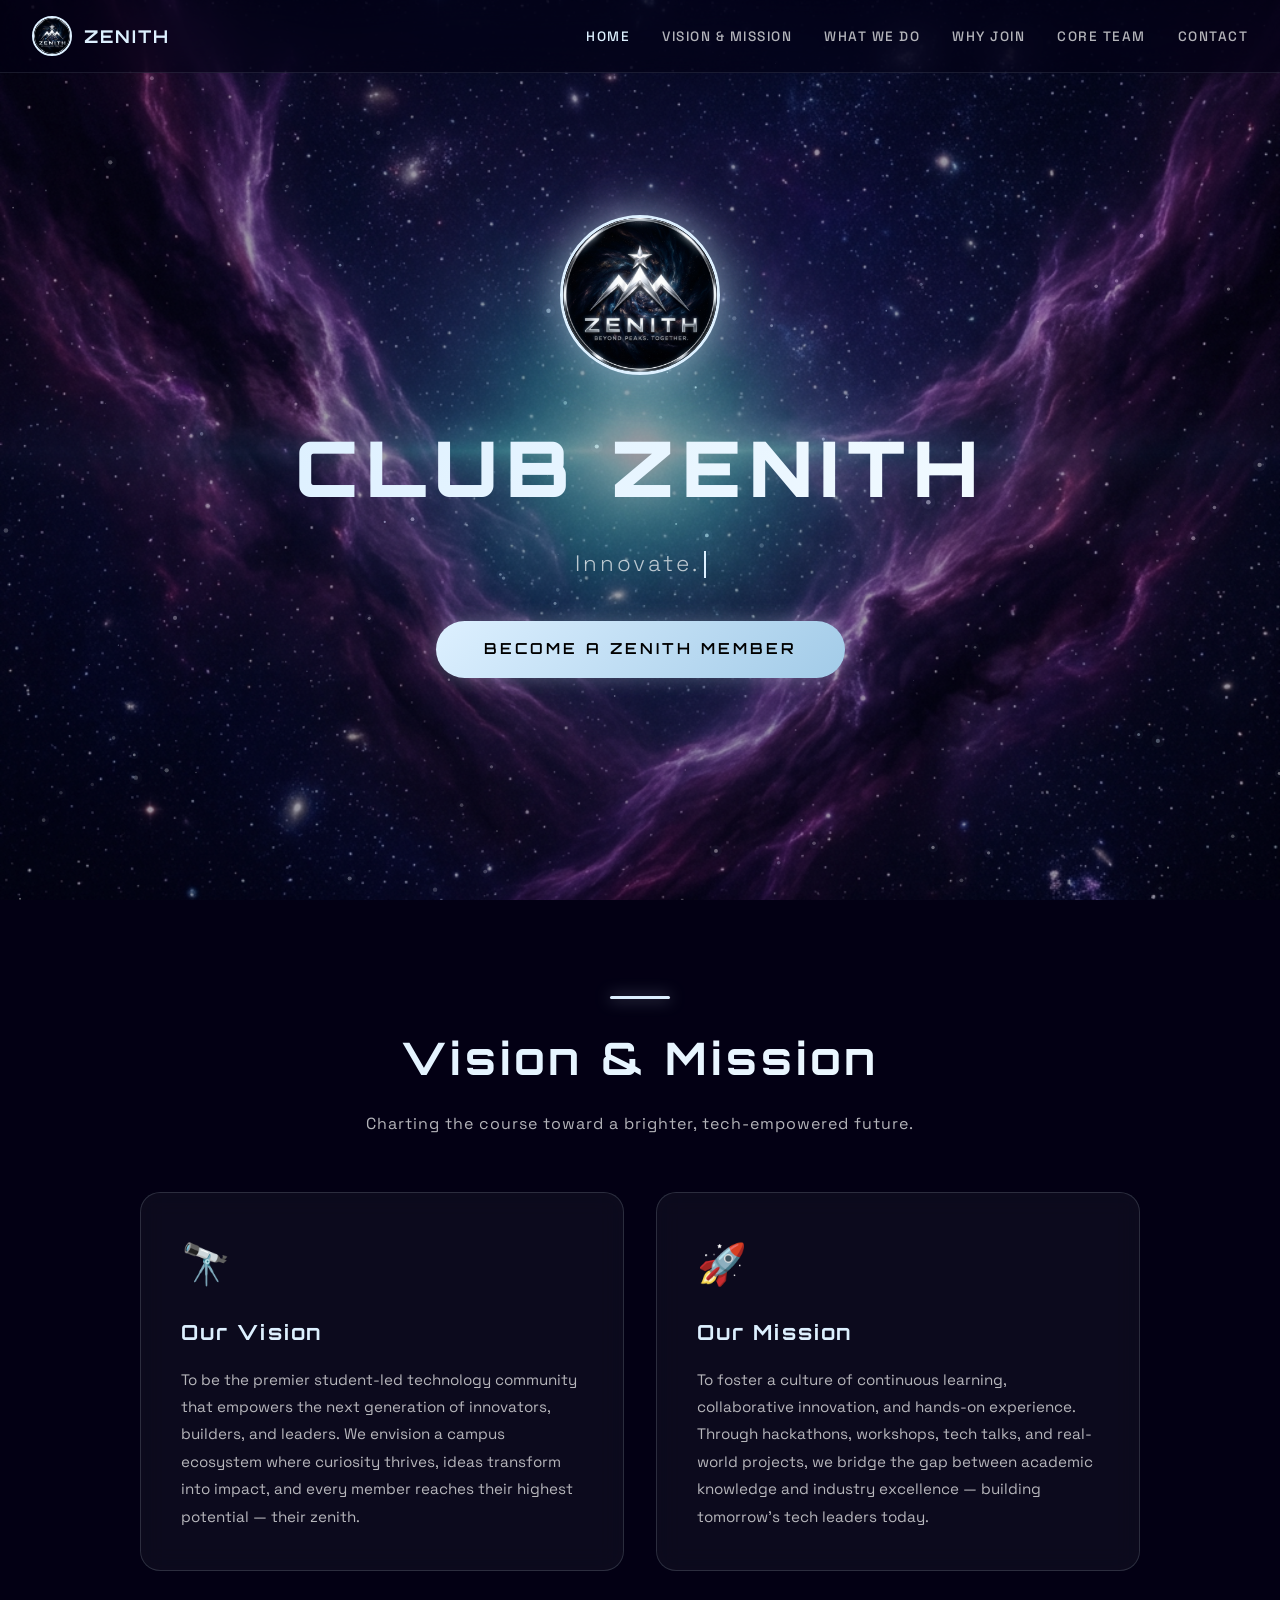
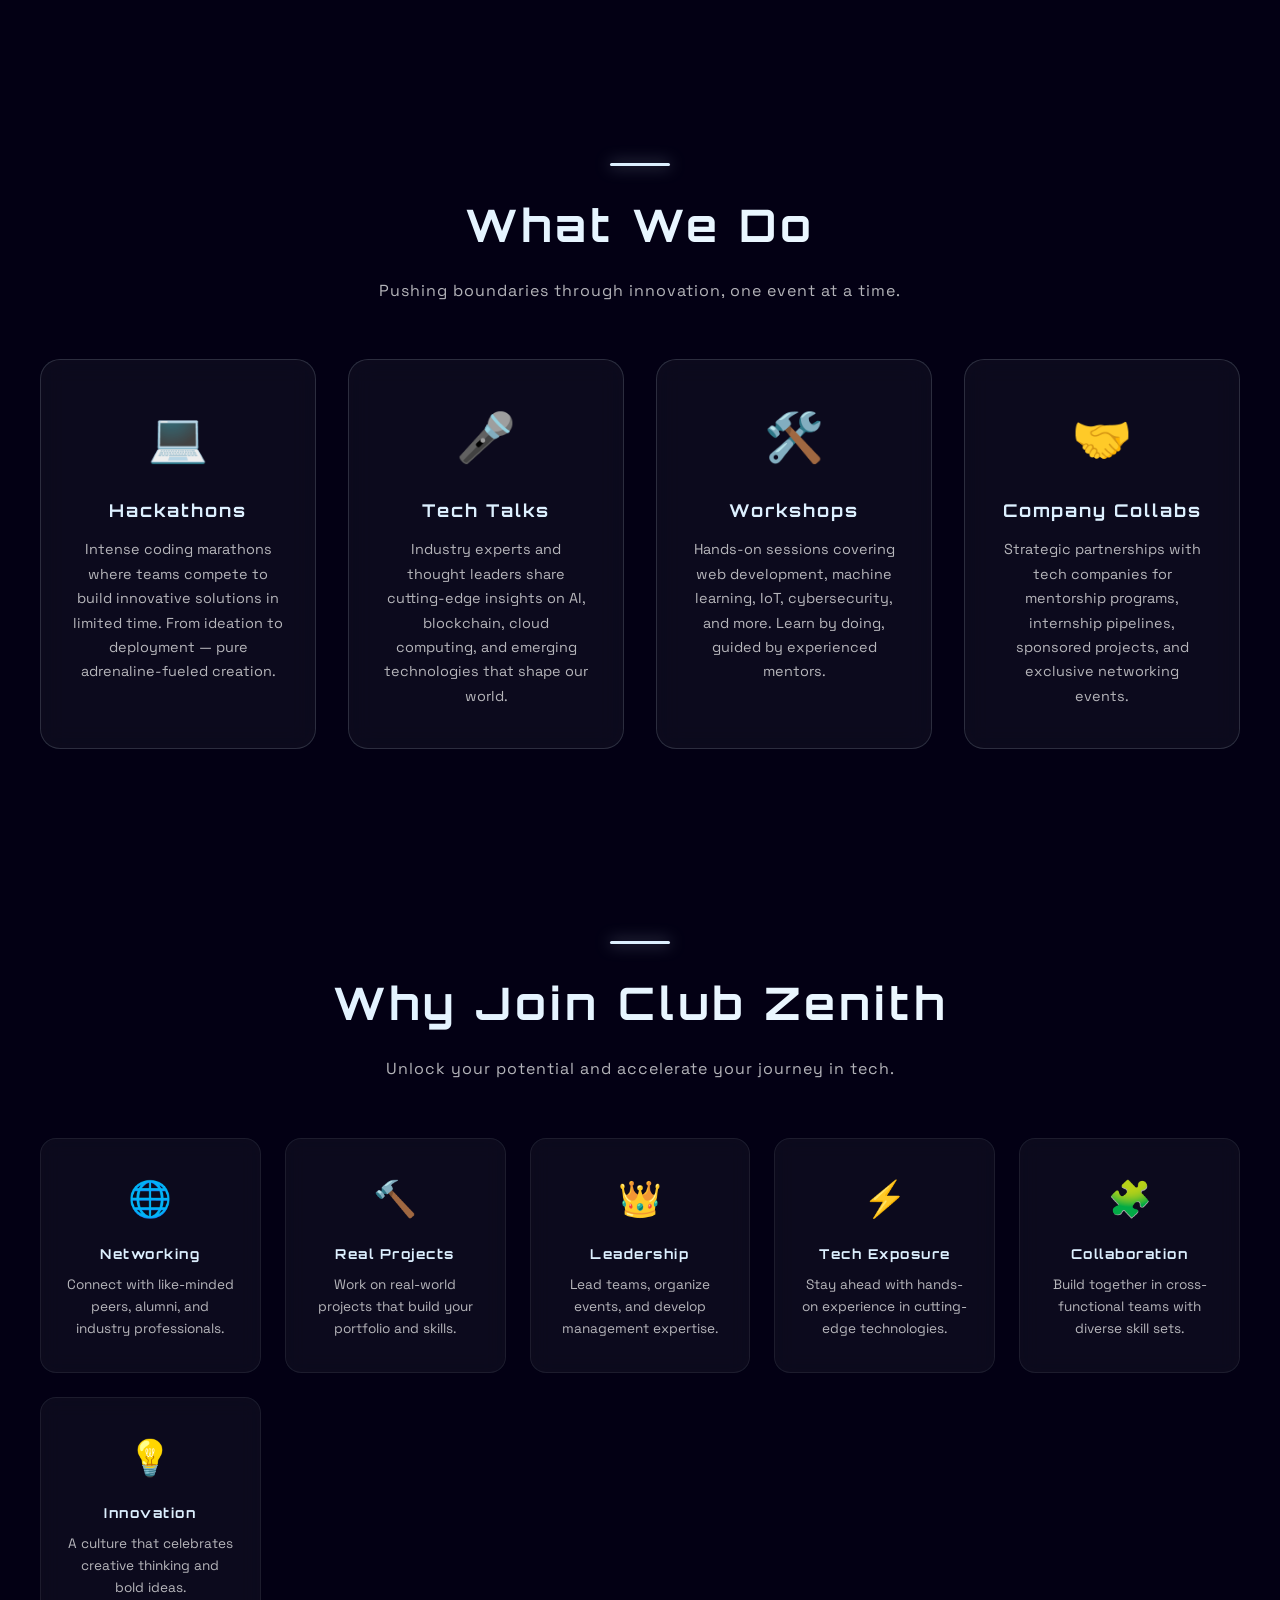
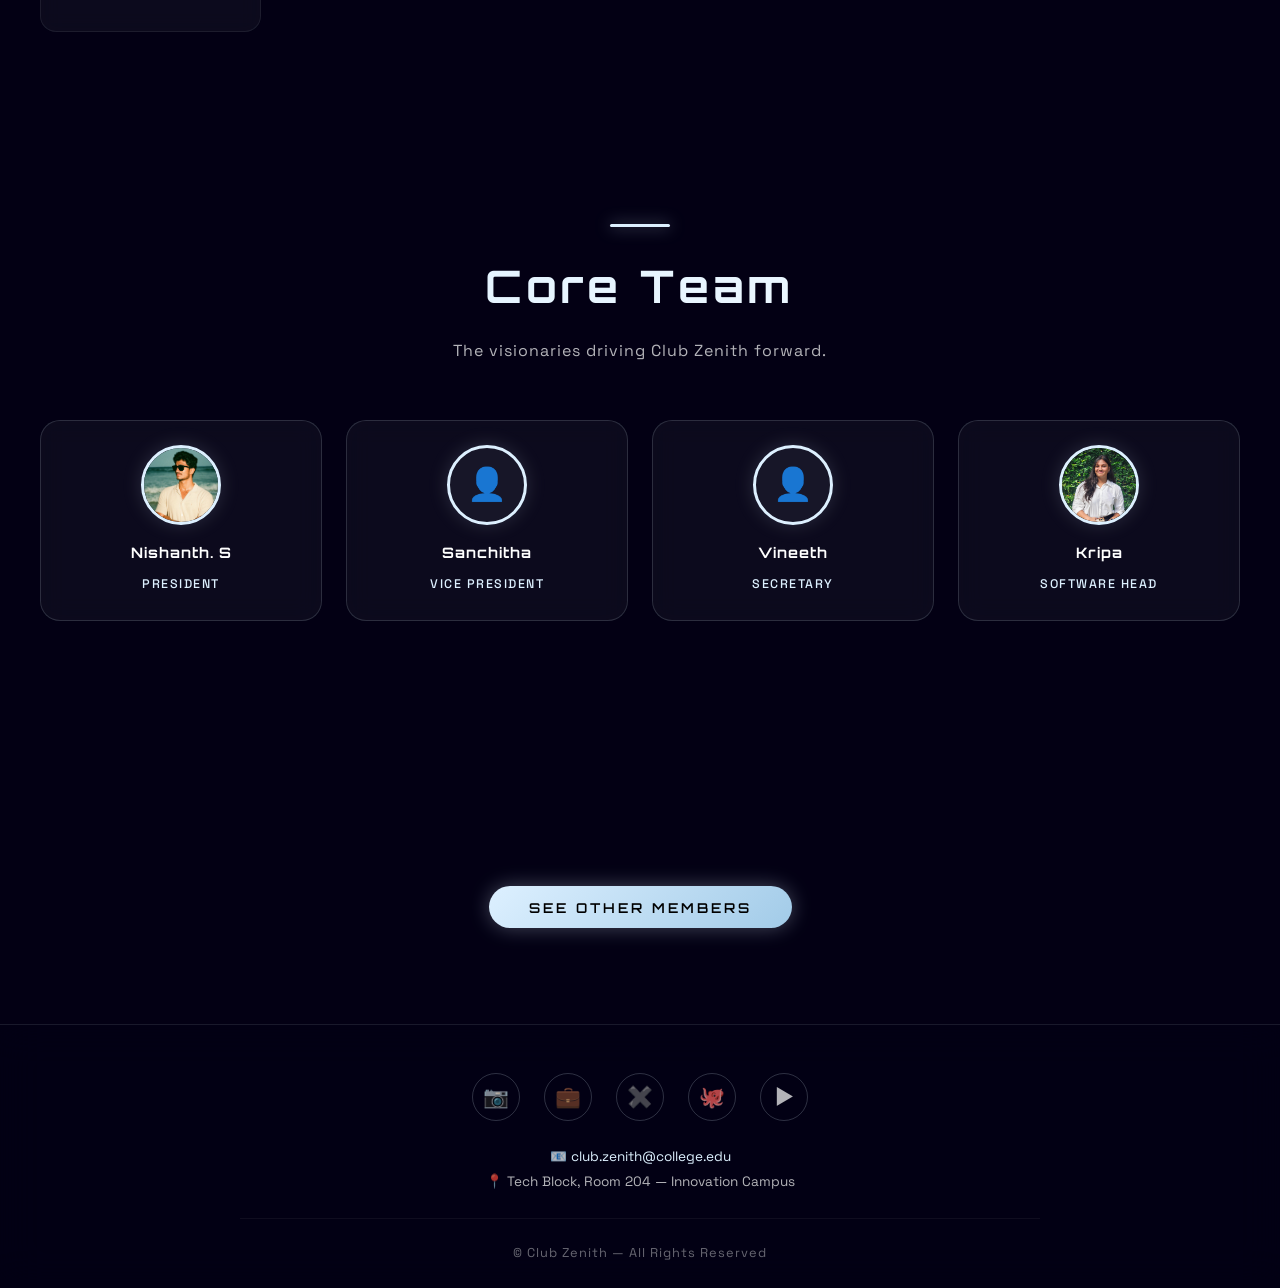
==== public/index.html @ 1246c879 "alter1" ====
<!DOCTYPE html>
<html lang="en">
<head>
  <meta charset="UTF-8" />
  <meta name="viewport" content="width=device-width, initial-scale=1.0" />
  <title>Club Zenith — Beyond Peaks. Together.</title>
  <meta name="description" content="Club Zenith is a premier college tech club driving innovation, leadership, and technology-driven growth. Join us to innovate, build, and lead the future." />
  <link rel="icon" href="logo.jpg" type="image/jpeg" />
  <link rel="stylesheet" href="styles.css" />
</head>
<body>

  <!-- Galaxy Canvas Background -->
  <canvas id="galaxy-canvas"></canvas>
  <div class="nebula-overlay"></div>

  <!-- ========== NAVIGATION ========== -->
  <nav class="navbar" id="navbar">
    <a href="#hero" class="nav-logo">
      <img src="logo.jpg" alt="Club Zenith Logo" />
      <span>ZENITH</span>
    </a>
    <ul class="nav-links" id="navLinks">
      <li><a href="#hero">Home</a></li>
      <li><a href="#vision">Vision &amp; Mission</a></li>
      <li><a href="#whatwedo">What We Do</a></li>
      <li><a href="#whyjoin">Why Join</a></li>
      <li><a href="#team">Core Team</a></li>
      <li><a href="#contact">Contact</a></li>
    </ul>
    <div class="hamburger" id="hamburger">
      <span></span><span></span><span></span>
    </div>
  </nav>

  <!-- ========== HERO SECTION ========== -->
  <section class="hero" id="hero">
    <img src="logo.jpg" alt="Club Zenith Logo" class="hero-logo" />
    <h1 class="hero-title">CLUB ZENITH</h1>
    <p class="hero-tagline" id="tagline"></p>
    <div class="hero-cta">
      <a href="https://docs.google.com/forms/d/e/1FAIpQLScdE2a-ydqSMMLEv5fiesSlp01MC68SHTnQk5CkAftH_ptD_A/viewform?usp=publish-editor" target="_blank" class="cta-btn" id="ctaBtn">Become a Zenith Member</a>
    </div>
  </section>

  <!-- ========== VISION & MISSION ========== -->
  <section id="vision">
    <div class="section-divider reveal"></div>
    <h2 class="section-title reveal">Vision &amp; Mission</h2>
    <p class="section-subtitle reveal">Charting the course toward a brighter, tech-empowered future.</p>

    <div class="vm-grid">
      <!-- Vision Card -->
      <div class="vm-card reveal">
        <div class="card-icon">🔭</div>
        <h3>Our Vision</h3>
        <p>To be the premier student-led technology community that empowers the next generation of innovators, builders, and leaders. We envision a campus ecosystem where curiosity thrives, ideas transform into impact, and every member reaches their highest potential — their zenith.</p>
      </div>
      <!-- Mission Card -->
      <div class="vm-card reveal">
        <div class="card-icon">🚀</div>
        <h3>Our Mission</h3>
        <p>To foster a culture of continuous learning, collaborative innovation, and hands-on experience. Through hackathons, workshops, tech talks, and real-world projects, we bridge the gap between academic knowledge and industry excellence — building tomorrow's tech leaders today.</p>
      </div>
    </div>
  </section>

  <!-- ========== WHAT WE DO ========== -->
  <section id="whatwedo">
    <div class="section-divider reveal"></div>
    <h2 class="section-title reveal">What We Do</h2>
    <p class="section-subtitle reveal">Pushing boundaries through innovation, one event at a time.</p>

    <div class="wwd-grid">
      <div class="wwd-card reveal">
        <span class="card-icon">💻</span>
        <h3>Hackathons</h3>
        <p>Intense coding marathons where teams compete to build innovative solutions in limited time. From ideation to deployment — pure adrenaline-fueled creation.</p>
      </div>
      <div class="wwd-card reveal">
        <span class="card-icon">🎤</span>
        <h3>Tech Talks</h3>
        <p>Industry experts and thought leaders share cutting-edge insights on AI, blockchain, cloud computing, and emerging technologies that shape our world.</p>
      </div>
      <div class="wwd-card reveal">
        <span class="card-icon">🛠️</span>
        <h3>Workshops</h3>
        <p>Hands-on sessions covering web development, machine learning, IoT, cybersecurity, and more. Learn by doing, guided by experienced mentors.</p>
      </div>
      <div class="wwd-card reveal">
        <span class="card-icon">🤝</span>
        <h3>Company Collabs</h3>
        <p>Strategic partnerships with tech companies for mentorship programs, internship pipelines, sponsored projects, and exclusive networking events.</p>
      </div>
    </div>
  </section>

  <!-- ========== WHY JOIN ========== -->
  <section id="whyjoin">
    <div class="section-divider reveal"></div>
    <h2 class="section-title reveal">Why Join Club Zenith</h2>
    <p class="section-subtitle reveal">Unlock your potential and accelerate your journey in tech.</p>

    <div class="why-grid">
      <div class="why-card reveal">
        <span class="icon">🌐</span>
        <h4>Networking</h4>
        <p>Connect with like-minded peers, alumni, and industry professionals.</p>
      </div>
      <div class="why-card reveal">
        <span class="icon">🔨</span>
        <h4>Real Projects</h4>
        <p>Work on real-world projects that build your portfolio and skills.</p>
      </div>
      <div class="why-card reveal">
        <span class="icon">👑</span>
        <h4>Leadership</h4>
        <p>Lead teams, organize events, and develop management expertise.</p>
      </div>
      <div class="why-card reveal">
        <span class="icon">⚡</span>
        <h4>Tech Exposure</h4>
        <p>Stay ahead with hands-on experience in cutting-edge technologies.</p>
      </div>
      <div class="why-card reveal">
        <span class="icon">🧩</span>
        <h4>Collaboration</h4>
        <p>Build together in cross-functional teams with diverse skill sets.</p>
      </div>
      <div class="why-card reveal">
        <span class="icon">💡</span>
        <h4>Innovation</h4>
        <p>A culture that celebrates creative thinking and bold ideas.</p>
      </div>
      <div class="why-card reveal">
        <span class="icon">🎯</span>
        <h4>Events Access</h4>
        <p>Exclusive access to workshops, seminars, and hackathons year-round.</p>
      </div>
    </div>
  </section>

  <!-- ========== CORE TEAM ========== -->
  <section id="team">
    <div class="section-divider reveal"></div>
    <h2 class="section-title reveal">Core Team</h2>
    <p class="section-subtitle reveal">The visionaries driving Club Zenith forward.</p>

    <div class="team-grid">
      <!-- Row 1: Top Leadership -->
      <div class="team-card reveal">
        <div class="team-avatar"><img src="../images/nishanth.png" alt="Nishanth. S" /></div>
        <h4>Nishanth. S</h4>
        <span class="role">President</span>
      </div>
      <div class="team-card reveal">
        <div class="team-avatar">👤</div>
        <h4>Sanchitha</h4>
        <span class="role">Vice President</span>
      </div>
      <div class="team-card reveal">
        <div class="team-avatar">👤</div>
        <h4>Vineeth</h4>
        <span class="role">Secretary</span>
      </div>
      <div class="team-card reveal">
        <div class="team-avatar"><img src="../images/kripa.jpeg" alt="Kripa" /></div>
        <h4>Kripa</h4>
        <span class="role">Software Head</span>
      </div>
      <!-- Row 2 -->
      <div class="team-card reveal">
        <div class="team-avatar"><img src="../images/sai_urs.png" alt="Sai Urs" /></div>
        <h4>Sai Urs</h4>
        <span class="role">Hardware Lead</span>
      </div>
      <div class="team-card reveal">
        <div class="team-avatar"><img src="../images/likhitha.jpeg" alt="Likitha" /></div>
        <h4>Likitha</h4>
        <span class="role">Software Lead</span>
      </div>
    </div> <!-- End top members -->

    <div class="see-more-wrapper" style="text-align: center; margin-top: 2.5rem;">
      <button class="cta-btn" id="seeMoreBtn" style="padding: 0.8rem 2.5rem; font-size: 0.85rem;">See Other Members</button>
    </div>

    <div class="team-grid" id="otherMembersGrid" style="display: none; margin-top: 2.5rem;">
      <div class="team-card reveal">
        <div class="team-avatar">👤</div>
        <h4>Shree Lakshmi</h4>
        <span class="role">Treasurer</span>
      </div>
      <div class="team-card reveal">
        <div class="team-avatar">👤</div>
        <h4>Suhas</h4>
        <span class="role">Social Media Lead</span>
      </div>
      <div class="team-card reveal">
        <div class="team-avatar">👤</div>
        <h4>Dhruvitha</h4>
        <span class="role">Event Mgmt Lead</span>
      </div>
      <!-- Row 3 -->
      <div class="team-card reveal">
        <div class="team-avatar"><img src="../images/varshita.jpeg" alt="Varshitha Shetty" /></div>
        <h4>Varshitha Shetty</h4>
        <span class="role">Communication Head</span>
      </div>
      <div class="team-card reveal">
        <div class="team-avatar">👤</div>
        <h4>Thanya M</h4>
        <span class="role">Event Management</span>
      </div>
      <div class="team-card reveal">
        <div class="team-avatar">👤</div>
        <h4>Yashwanth Ganesh</h4>
        <span class="role">Project Lead</span>
      </div>
      <div class="team-card reveal">
        <div class="team-avatar">👤</div>
        <h4>Shilpa</h4>
        <span class="role">Project Coordinator</span>
      </div>
      <!-- Row 4 -->
      <div class="team-card reveal">
        <div class="team-avatar"><img src="../images/mohit.jpeg" alt="Mohith Ashwin" /></div>
        <h4>Mohith Ashwin</h4>
        <span class="role">Technical Lead</span>
      </div>

      <div class="team-card reveal">
        <div class="team-avatar">👤</div>
        <h4>Ninaad</h4>
        <span class="role">Outreach Lead</span>
      </div>
      <div class="team-card reveal">
        <div class="team-avatar">👤</div>
        <h4>Sai Gagan</h4>
        <span class="role">Marketing Lead</span>
      </div>
      <!-- Row 5 -->
      <div class="team-card reveal">
        <div class="team-avatar"><img src="../images/prajwal.jpeg" alt="Prajwal Gowda" /></div>
        <h4>Prajwal Gowda</h4>
        <span class="role">Logistics Head</span>
      </div>
      <div class="team-card reveal">
        <div class="team-avatar">👤</div>
        <h4>Rohan Anil</h4>
        <span class="role">Event Mgmt Coord.</span>
      </div>
      <div class="team-card reveal">
        <div class="team-avatar">👤</div>
        <h4>Appu</h4>
        <span class="role">Event Mgmt Coord.</span>
      </div>
      <div class="team-card reveal">
        <div class="team-avatar">👤</div>
        <h4>Poorvika</h4>
        <span class="role">Technical Coord.</span>
      </div>
      <!-- Row 6 -->
      <div class="team-card reveal">
        <div class="team-avatar"><img src="../images/thejaswi.png" alt="Thejaswi" /></div>
        <h4>Thejaswi</h4>
        <span class="role">Documentation Head</span>
      </div>
    </div>
  </section>

  <!-- ========== FOOTER / CONTACT ========== -->
  <footer class="footer" id="contact">
    <div class="footer-content">
      <div class="social-links">
        <a href="#" aria-label="Instagram" title="Instagram">📷</a>
        <a href="#" aria-label="LinkedIn" title="LinkedIn">💼</a>
        <a href="#" aria-label="Twitter / X" title="Twitter / X">✖️</a>
        <a href="#" aria-label="GitHub" title="GitHub">🐙</a>
        <a href="#" aria-label="YouTube" title="YouTube">▶️</a>
      </div>
      <div class="footer-contact">
        <p>📧 <a href="mailto:club.zenith@college.edu">club.zenith@college.edu</a></p>
        <p>📍 Tech Block, Room 204 — Innovation Campus</p>
      </div>
      <div class="footer-bottom">
        &copy; Club Zenith — All Rights Reserved
      </div>
    </div>
  </footer>

  <script src="script.js"></script>
  
</body>
</html>
---- public/styles.css ----
/* ============================================
   Club Zenith — Cosmic Galaxy Theme Stylesheet
   ============================================ */

/* ---------- Google Fonts ---------- */
@import url('https://fonts.googleapis.com/css2?family=Orbitron:wght@400;500;600;700;800;900&family=Inter:wght@300;400;500;600;700&family=Space+Grotesk:wght@300;400;500;600;700&display=swap');

/* ---------- CSS Variables ---------- */
:root {
  --accent: #DDF0FF;
  --accent-dark: #A2CBE8;
  --accent-light: #F2FAFF;
  --black: #000000;
  --bg-primary: #030014;
  --bg-secondary: #0a0a2e;
  --bg-card: rgba(15, 15, 45, 0.6);
  --navy: #0b0b3b;
  --purple-deep: #1a0533;
  --purple-accent: #7b2ff7;
  --text-primary: #ffffff;
  --text-secondary: rgba(255, 255, 255, 0.7);
  --glass-bg: rgba(255, 255, 255, 0.04);
  --glass-border: rgba(221, 240, 255, 0.15);
  --glow-accent: 0 0 20px rgba(221, 240, 255, 0.3);
  --glow-accent-strong: 0 0 40px rgba(221, 240, 255, 0.5), 0 0 80px rgba(221, 240, 255, 0.2);
  --transition: all 0.4s cubic-bezier(0.25, 0.46, 0.45, 0.94);
  --font-display: 'Orbitron', sans-serif;
  --font-body: 'Space Grotesk', 'Inter', sans-serif;
}

/* ---------- Reset & Base ---------- */
*, *::before, *::after { margin: 0; padding: 0; box-sizing: border-box; }

html {
  scroll-behavior: smooth;
  overflow-x: hidden;
  scrollbar-width: thin;
  scrollbar-color: var(--accent-dark) var(--bg-primary);
}

body {
  font-family: var(--font-body);
  background: var(--bg-primary);
  color: var(--text-primary);
  overflow-x: hidden;
  line-height: 1.6;
}

::-webkit-scrollbar { width: 6px; }
::-webkit-scrollbar-track { background: var(--bg-primary); }
::-webkit-scrollbar-thumb { background: var(--accent-dark); border-radius: 3px; }

/* ---------- Canvas Background ---------- */
#galaxy-canvas {
  position: fixed;
  top: 0; left: 0;
  width: 100%; height: 100%;
  z-index: 0;
  pointer-events: none;
}

/* ---------- Nebula Overlay ---------- */
.nebula-overlay {
  position: fixed;
  top: 0; left: 0;
  width: 100%; height: 100%;
  z-index: 0;
  pointer-events: none;
  background: url('bg-galaxy.png') no-repeat center center;
  background-size: cover;
  opacity: 0.6; /* Adjust opacity as needed to blend with stars */
}

/* ---------- Navigation ---------- */
.navbar {
  position: fixed;
  top: 0; left: 0; right: 0;
  z-index: 1000;
  padding: 1rem 2rem;
  display: flex;
  align-items: center;
  justify-content: space-between;
  background: rgba(3, 0, 20, 0.6);
  backdrop-filter: blur(20px);
  -webkit-backdrop-filter: blur(20px);
  border-bottom: 1px solid rgba(221, 240, 255, 0.1);
  transition: var(--transition);
}

.navbar.scrolled {
  background: rgba(3, 0, 20, 0.9);
  padding: 0.6rem 2rem;
  box-shadow: 0 4px 30px rgba(0, 0, 0, 0.5);
}

.nav-logo {
  display: flex;
  align-items: center;
  gap: 0.75rem;
  text-decoration: none;
}

.nav-logo img {
  width: 40px;
  height: 40px;
  border-radius: 50%;
  border: 2px solid var(--accent);
}

.nav-logo span {
  font-family: var(--font-display);
  font-size: 1.1rem;
  font-weight: 700;
  color: var(--accent);
  letter-spacing: 2px;
}

.nav-links {
  display: flex;
  list-style: none;
  gap: 2rem;
  align-items: center;
}

.nav-links a {
  text-decoration: none;
  color: var(--text-secondary);
  font-size: 0.85rem;
  font-weight: 500;
  letter-spacing: 1.5px;
  text-transform: uppercase;
  position: relative;
  transition: var(--transition);
  padding: 0.5rem 0;
}

.nav-links a::after {
  content: '';
  position: absolute;
  bottom: 0; left: 0;
  width: 0; height: 2px;
  background: var(--accent);
  transition: width 0.3s ease;
  box-shadow: 0 0 10px var(--accent);
}

.nav-links a:hover { color: var(--accent); }
.nav-links a:hover::after { width: 100%; }

/* Hamburger */
.hamburger {
  display: none;
  flex-direction: column;
  gap: 5px;
  cursor: pointer;
  z-index: 1001;
}
.hamburger span {
  width: 28px; height: 2px;
  background: var(--accent);
  transition: var(--transition);
}
.hamburger.active span:nth-child(1) { transform: rotate(45deg) translate(5px, 5px); }
.hamburger.active span:nth-child(2) { opacity: 0; }
.hamburger.active span:nth-child(3) { transform: rotate(-45deg) translate(5px, -5px); }

/* ---------- Hero Section ---------- */
.hero {
  position: relative;
  z-index: 1;
  min-height: 100vh;
  display: flex;
  flex-direction: column;
  align-items: center;
  justify-content: center;
  text-align: center;
  padding: 2rem;
}

.hero-logo {
  width: 160px; height: 160px;
  border-radius: 50%;
  border: 3px solid var(--accent);
  box-shadow: var(--glow-accent-strong);
  animation: logoPulse 3s ease-in-out infinite, fadeInScale 1.5s ease forwards;
  opacity: 0;
  margin-bottom: 2rem;
}

@keyframes logoPulse {
  0%, 100% { box-shadow: 0 0 20px rgba(221,240,255,0.3), 0 0 60px rgba(221,240,255,0.1); }
  50% { box-shadow: 0 0 40px rgba(221,240,255,0.6), 0 0 100px rgba(221,240,255,0.2); }
}

@keyframes fadeInScale {
  from { opacity: 0; transform: scale(0.5); }
  to { opacity: 1; transform: scale(1); }
}

.hero-title {
  font-family: var(--font-display);
  font-size: clamp(2.5rem, 6vw, 5rem);
  font-weight: 900;
  letter-spacing: 8px;
  background: linear-gradient(135deg, var(--accent), #F2FAFF, var(--accent-dark), var(--accent));
  background-size: 300% 300%;
  -webkit-background-clip: text;
  -webkit-text-fill-color: transparent;
  background-clip: text;
  animation: shimmer 4s ease infinite, fadeInUp 1.5s ease 0.3s forwards;
  opacity: 0;
  text-shadow: none;
}

@keyframes shimmer {
  0% { background-position: 0% 50%; }
  50% { background-position: 100% 50%; }
  100% { background-position: 0% 50%; }
}

@keyframes fadeInUp {
  from { opacity: 0; transform: translateY(30px); }
  to { opacity: 1; transform: translateY(0); }
}

.hero-tagline {
  font-size: clamp(1rem, 2.5vw, 1.4rem);
  color: var(--text-secondary);
  margin-top: 1rem;
  letter-spacing: 3px;
  font-weight: 300;
  min-height: 2rem;
  animation: fadeInUp 1.5s ease 0.6s forwards;
  opacity: 0;
}

.hero-tagline .cursor {
  display: inline-block;
  width: 2px;
  height: 1.2em;
  background: var(--accent);
  margin-left: 4px;
  vertical-align: text-bottom;
  animation: blink 0.8s step-end infinite;
}

@keyframes blink {
  0%, 100% { opacity: 1; }
  50% { opacity: 0; }
}

.hero-cta {
  margin-top: 2.5rem;
  animation: fadeInUp 1.5s ease 1.2s forwards;
  opacity: 0;
}

.cta-btn {
  display: inline-block;
  padding: 1rem 3rem;
  font-family: var(--font-display);
  font-size: 0.95rem;
  font-weight: 600;
  letter-spacing: 3px;
  text-transform: uppercase;
  color: var(--black);
  background: linear-gradient(135deg, var(--accent), var(--accent-dark));
  border: none;
  border-radius: 50px;
  cursor: pointer;
  text-decoration: none;
  position: relative;
  overflow: hidden;
  transition: var(--transition);
  box-shadow: var(--glow-accent);
}

.cta-btn::before {
  content: '';
  position: absolute;
  top: -50%; left: -50%;
  width: 200%; height: 200%;
  background: linear-gradient(45deg, transparent, rgba(255,255,255,0.3), transparent);
  transform: rotate(45deg);
  transition: 0.6s;
  opacity: 0;
}

.cta-btn:hover {
  transform: translateY(-3px) scale(1.05);
  box-shadow: var(--glow-accent-strong);
}

.cta-btn:hover::before { opacity: 1; animation: shineSlide 0.6s forwards; }

@keyframes shineSlide {
  to { transform: rotate(45deg) translate(100%, 100%); }
}

/* ---------- Sections ---------- */
section {
  position: relative;
  z-index: 1;
  padding: 6rem 2rem;
}

.section-title {
  font-family: var(--font-display);
  font-size: clamp(1.8rem, 4vw, 2.8rem);
  font-weight: 700;
  text-align: center;
  letter-spacing: 4px;
  margin-bottom: 1rem;
  background: linear-gradient(135deg, var(--accent), #F2FAFF);
  -webkit-background-clip: text;
  -webkit-text-fill-color: transparent;
  background-clip: text;
}

.section-subtitle {
  text-align: center;
  color: var(--text-secondary);
  font-size: 1rem;
  max-width: 600px;
  margin: 0 auto 3.5rem;
  letter-spacing: 1px;
}

.section-divider {
  width: 60px; height: 3px;
  background: var(--accent);
  margin: 0 auto 1.5rem;
  border-radius: 2px;
  box-shadow: 0 0 15px rgba(221,240,255,0.5);
}

/* ---------- Reveal Animation ---------- */
.reveal {
  opacity: 0;
  transform: translateY(40px);
  transition: opacity 0.8s ease, transform 0.8s ease;
}
.reveal.active {
  opacity: 1;
  transform: translateY(0);
}

/* ---------- Vision & Mission ---------- */
.vm-grid {
  display: grid;
  grid-template-columns: repeat(auto-fit, minmax(320px, 1fr));
  gap: 2rem;
  max-width: 1000px;
  margin: 0 auto;
}

.vm-card {
  background: var(--glass-bg);
  border: 1px solid var(--glass-border);
  border-radius: 20px;
  padding: 2.5rem;
  backdrop-filter: blur(12px);
  transition: var(--transition);
  position: relative;
  overflow: hidden;
}

.vm-card::before {
  content: '';
  position: absolute;
  top: -50%; left: -50%;
  width: 200%; height: 200%;
  background: radial-gradient(circle, rgba(221,240,255,0.05) 0%, transparent 70%);
  opacity: 0;
  transition: opacity 0.5s;
}

.vm-card:hover {
  transform: translateY(-8px);
  border-color: rgba(221, 240, 255, 0.4);
  box-shadow: var(--glow-accent);
}

.vm-card:hover::before { opacity: 1; }

.vm-card .card-icon {
  font-size: 2.5rem;
  margin-bottom: 1.2rem;
}

.vm-card h3 {
  font-family: var(--font-display);
  font-size: 1.3rem;
  color: var(--accent);
  margin-bottom: 1rem;
  letter-spacing: 2px;
}

.vm-card p {
  color: var(--text-secondary);
  font-size: 0.95rem;
  line-height: 1.8;
}

/* ---------- What We Do ---------- */
.wwd-grid {
  display: grid;
  grid-template-columns: repeat(auto-fit, minmax(260px, 1fr));
  gap: 2rem;
  max-width: 1200px;
  margin: 0 auto;
}

.wwd-card {
  background: var(--glass-bg);
  border: 1px solid var(--glass-border);
  border-radius: 20px;
  padding: 2.5rem 2rem;
  text-align: center;
  backdrop-filter: blur(12px);
  transition: var(--transition);
  position: relative;
  overflow: hidden;
}

.wwd-card::after {
  content: '';
  position: absolute;
  bottom: 0; left: 0; right: 0;
  height: 3px;
  background: linear-gradient(90deg, transparent, var(--accent), transparent);
  opacity: 0;
  transition: opacity 0.4s;
}

.wwd-card:hover {
  transform: translateY(-10px) scale(1.02);
  border-color: rgba(221, 240, 255, 0.4);
  box-shadow: 0 20px 60px rgba(221, 240, 255, 0.1);
}

.wwd-card:hover::after { opacity: 1; }

.wwd-card .card-icon {
  font-size: 3rem;
  margin-bottom: 1.2rem;
  display: block;
}

.wwd-card h3 {
  font-family: var(--font-display);
  font-size: 1.1rem;
  color: var(--accent);
  margin-bottom: 0.8rem;
  letter-spacing: 2px;
}

.wwd-card p {
  color: var(--text-secondary);
  font-size: 0.9rem;
  line-height: 1.7;
}

/* ---------- Why Join ---------- */
.why-grid {
  display: grid;
  grid-template-columns: repeat(auto-fit, minmax(220px, 1fr));
  gap: 1.5rem;
  max-width: 1200px;
  margin: 0 auto;
}

.why-card {
  background: var(--glass-bg);
  border: 1px solid rgba(221, 240, 255, 0.08);
  border-radius: 16px;
  padding: 2rem 1.5rem;
  text-align: center;
  backdrop-filter: blur(10px);
  transition: var(--transition);
}

.why-card:hover {
  transform: translateY(-6px);
  border-color: rgba(221, 240, 255, 0.3);
  box-shadow: 0 10px 40px rgba(221, 240, 255, 0.08);
  background: rgba(221, 240, 255, 0.03);
}

.why-card .icon {
  font-size: 2.2rem;
  margin-bottom: 1rem;
  display: block;
}

.why-card h4 {
  font-family: var(--font-display);
  font-size: 0.85rem;
  color: var(--accent);
  letter-spacing: 1.5px;
  margin-bottom: 0.6rem;
}

.why-card p {
  color: var(--text-secondary);
  font-size: 0.85rem;
  line-height: 1.6;
}

/* ---------- Core Team ---------- */
.team-grid {
  display: grid;
  grid-template-columns: repeat(4, 1fr);
  gap: 1.5rem;
  max-width: 1200px;
  margin: 0 auto;
}

.team-card {
  background: var(--glass-bg);
  border: 1px solid var(--glass-border);
  border-radius: 20px;
  padding: 1.5rem 1rem;
  text-align: center;
  backdrop-filter: blur(12px);
  transition: var(--transition);
  position: relative;
}

.team-card:hover {
  transform: translateY(-8px);
  border-color: var(--accent);
  box-shadow: var(--glow-accent);
}

.team-avatar {
  width: 80px; height: 80px;
  border-radius: 50%;
  border: 3px solid var(--accent);
  margin: 0 auto 1rem;
  display: flex;
  align-items: center;
  justify-content: center;
  font-size: 2rem;
  background: rgba(221, 240, 255, 0.05);
  box-shadow: 0 0 20px rgba(221, 240, 255, 0.15);
  transition: var(--transition);
}

.team-card:hover .team-avatar {
  box-shadow: 0 0 30px rgba(221, 240, 255, 0.4);
  transform: scale(1.05);
}

.team-avatar img {
  width: 100%;
  height: 100%;
  object-fit: cover;
  border-radius: 50%;
}

.team-card h4 {
  font-family: var(--font-display);
  font-size: 0.9rem;
  color: var(--text-primary);
  letter-spacing: 1px;
  margin-bottom: 0.4rem;
}

.team-card .role {
  font-size: 0.78rem;
  color: var(--accent);
  letter-spacing: 1.5px;
  text-transform: uppercase;
  font-weight: 500;
}

/* ---------- Team Card Social Overlay ---------- */
.team-card {
  cursor: pointer;
  overflow: hidden;
}

.team-social-overlay {
  position: absolute;
  inset: 0;
  background: rgba(3, 0, 20, 0.92);
  backdrop-filter: blur(16px);
  display: flex;
  align-items: center;
  justify-content: center;
  gap: 1.2rem;
  opacity: 0;
  visibility: hidden;
  transition: opacity 0.35s ease, visibility 0.35s ease;
  border-radius: 20px;
  z-index: 5;
}

.team-card.show-socials .team-social-overlay {
  opacity: 1;
  visibility: visible;
}

.team-social-overlay a {
  width: 52px; height: 52px;
  border-radius: 50%;
  display: flex;
  align-items: center;
  justify-content: center;
  text-decoration: none;
  border: 1.5px solid rgba(221, 240, 255, 0.25);
  background: rgba(221, 240, 255, 0.06);
  transition: var(--transition);
  transform: scale(0.7);
}

.team-card.show-socials .team-social-overlay a {
  transform: scale(1);
  transition: var(--transition);
}

.team-social-overlay a:hover {
  border-color: var(--accent);
  box-shadow: 0 0 20px rgba(221, 240, 255, 0.35);
  background: rgba(221, 240, 255, 0.12);
  transform: scale(1.15) !important;
}

.team-social-overlay svg {
  width: 22px; height: 22px;
  fill: var(--accent);
  transition: fill 0.3s;
}

.team-social-overlay a:hover svg {
  fill: #fff;
}

/* ---------- Contact / Footer ---------- */
.footer {
  position: relative;
  z-index: 1;
  padding: 3rem 2rem 1.5rem;
  border-top: 1px solid rgba(221, 240, 255, 0.1);
  background: rgba(3, 0, 20, 0.8);
  backdrop-filter: blur(20px);
  text-align: center;
}

.footer-content {
  max-width: 800px;
  margin: 0 auto;
}

.social-links {
  display: flex;
  justify-content: center;
  gap: 1.5rem;
  margin-bottom: 1.5rem;
}

.social-links a {
  width: 48px; height: 48px;
  border-radius: 50%;
  border: 1px solid rgba(221, 240, 255, 0.2);
  display: flex;
  align-items: center;
  justify-content: center;
  font-size: 1.3rem;
  color: var(--text-secondary);
  text-decoration: none;
  transition: var(--transition);
}

.social-links a:hover {
  border-color: var(--accent);
  color: var(--accent);
  box-shadow: var(--glow-accent);
  transform: translateY(-4px);
}

.footer-contact {
  color: var(--text-secondary);
  font-size: 0.85rem;
  margin-bottom: 1.5rem;
  line-height: 1.8;
}

.footer-contact a {
  color: var(--accent);
  text-decoration: none;
}

.footer-bottom {
  font-size: 0.8rem;
  color: rgba(255, 255, 255, 0.4);
  letter-spacing: 1px;
  padding-top: 1.5rem;
  border-top: 1px solid rgba(255, 255, 255, 0.05);
}

/* ---------- Responsive ---------- */
@media (max-width: 768px) {
  .nav-links {
    position: fixed;
    top: 0; right: -100%;
    width: 70%; height: 100vh;
    flex-direction: column;
    background: rgba(3, 0, 20, 0.97);
    backdrop-filter: blur(30px);
    padding: 5rem 2rem 2rem;
    gap: 1.5rem;
    transition: right 0.4s ease;
    border-left: 1px solid rgba(221, 240, 255, 0.1);
  }
  .nav-links.active { right: 0; }
  .hamburger { display: flex; }

  section { padding: 4rem 1.2rem; }
  .hero-logo { width: 120px; height: 120px; }
  .vm-grid { grid-template-columns: 1fr; }
  .wwd-grid { grid-template-columns: repeat(auto-fit, minmax(220px, 1fr)); }
  .why-grid { grid-template-columns: repeat(auto-fit, minmax(160px, 1fr)); }
  .team-grid { grid-template-columns: repeat(auto-fit, minmax(160px, 1fr)); }
}

@media (max-width: 480px) {
  .hero-title { letter-spacing: 3px; }
  .cta-btn { padding: 0.8rem 2rem; font-size: 0.8rem; }
  .team-grid { grid-template-columns: repeat(2, 1fr); gap: 1rem; }
  .why-grid { grid-template-columns: repeat(2, 1fr); }
}
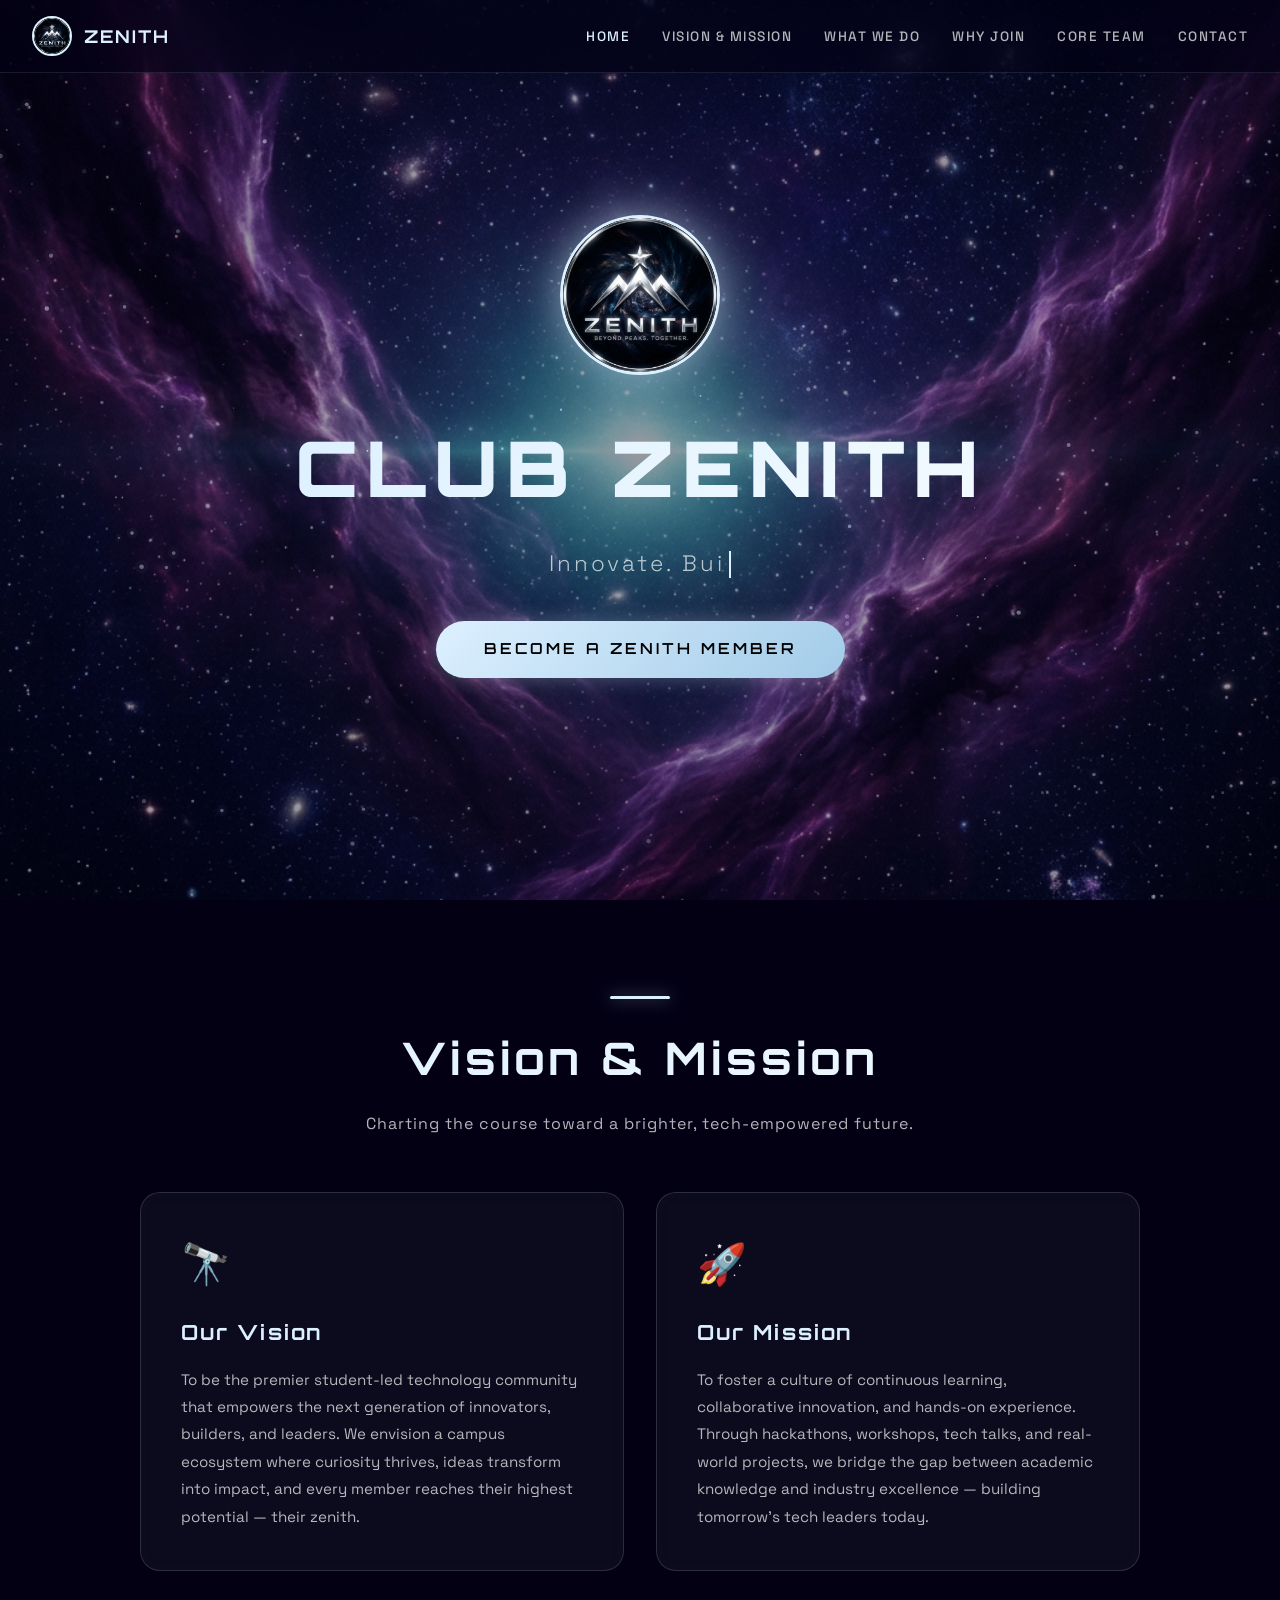
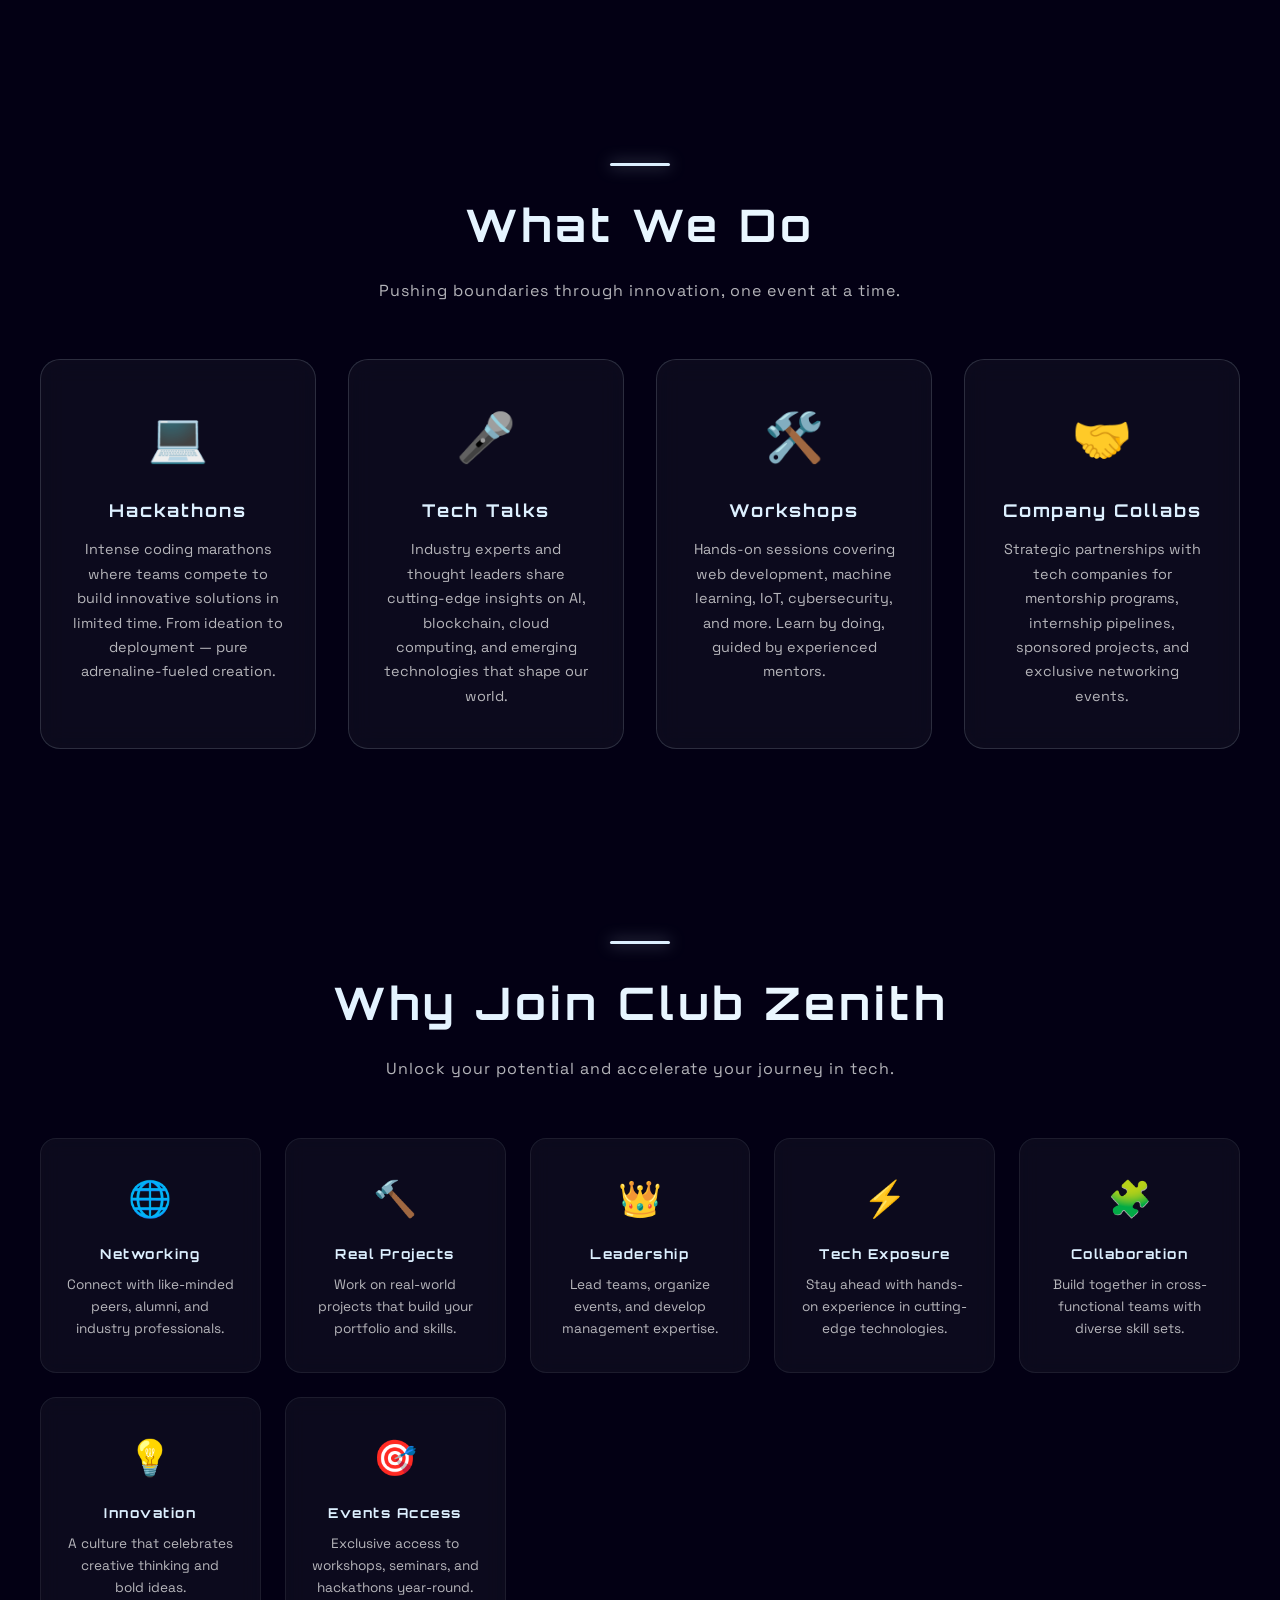
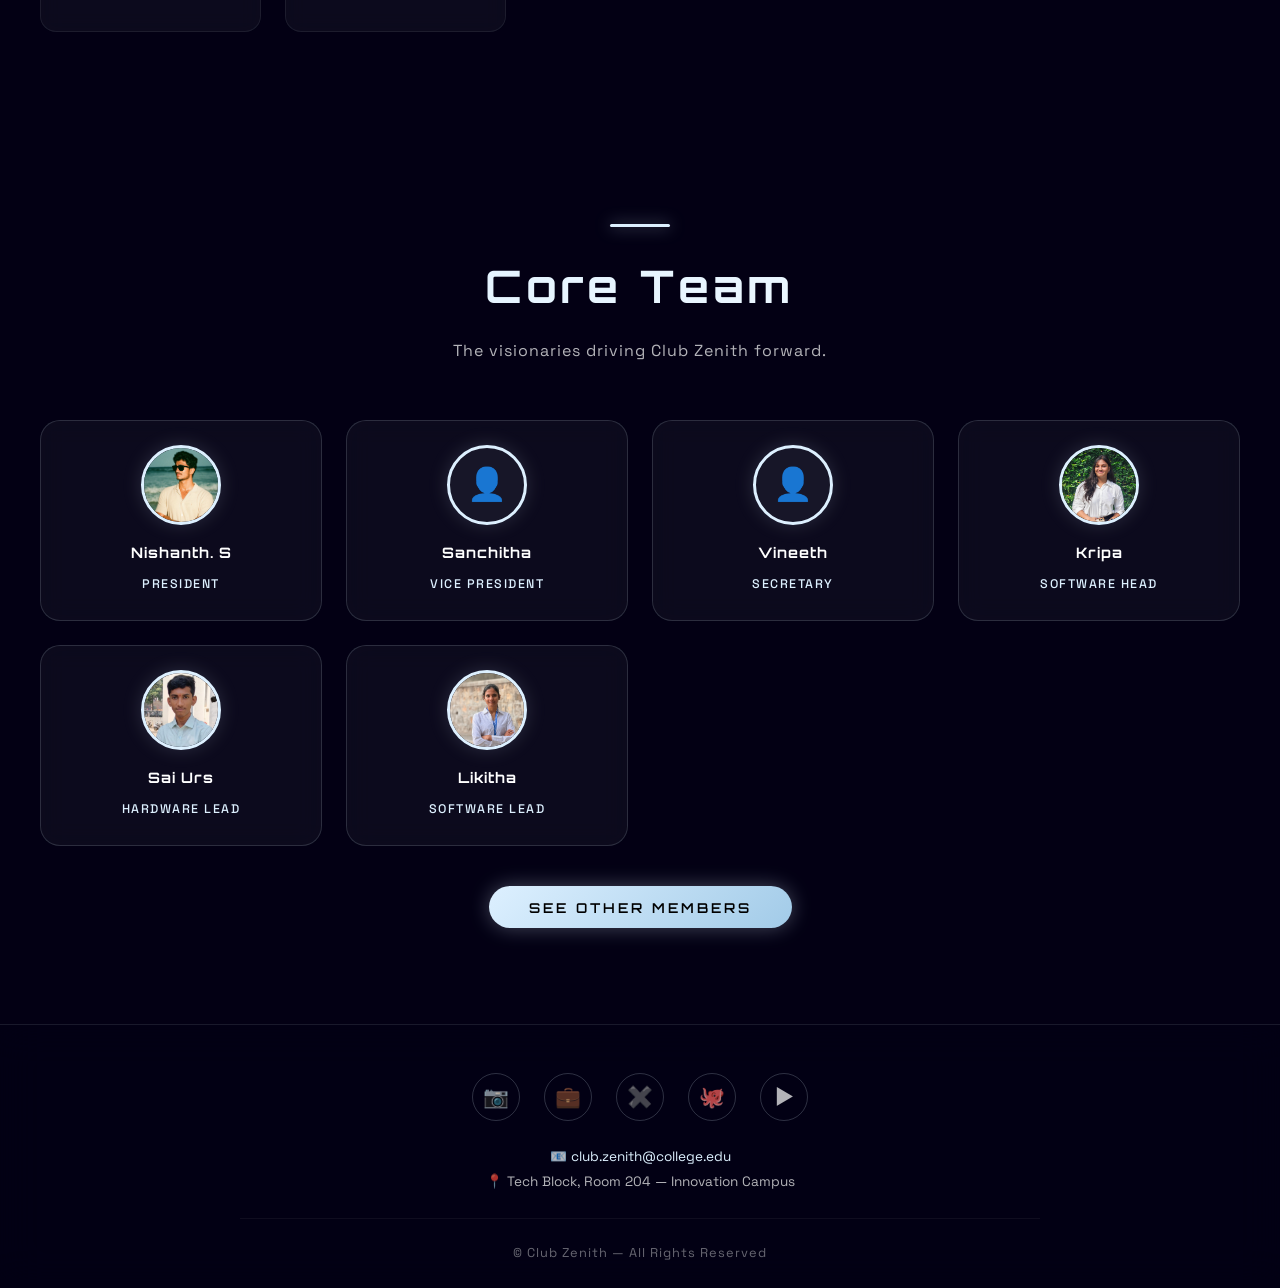
==== commit 0889be23: "fixed images" ====
--- a/public/index.html
+++ b/public/index.html
@@ -149,7 +149,7 @@
     <div class="team-grid">
       <!-- Row 1: Top Leadership -->
       <div class="team-card reveal">
-        <div class="team-avatar"><img src="../images/nishanth.png" alt="Nishanth. S" /></div>
+        <div class="team-avatar"><img src="/images/nishanth.png" alt="Nishanth. S" /></div>
         <h4>Nishanth. S</h4>
         <span class="role">President</span>
       </div>
@@ -164,18 +164,18 @@
         <span class="role">Secretary</span>
       </div>
       <div class="team-card reveal">
-        <div class="team-avatar"><img src="../images/kripa.jpeg" alt="Kripa" /></div>
+        <div class="team-avatar"><img src="/images/kripa.jpeg" alt="Kripa" /></div>
         <h4>Kripa</h4>
         <span class="role">Software Head</span>
       </div>
       <!-- Row 2 -->
       <div class="team-card reveal">
-        <div class="team-avatar"><img src="../images/sai_urs.png" alt="Sai Urs" /></div>
+        <div class="team-avatar"><img src="/images/sai_urs.png" alt="Sai Urs" /></div>
         <h4>Sai Urs</h4>
         <span class="role">Hardware Lead</span>
       </div>
       <div class="team-card reveal">
-        <div class="team-avatar"><img src="../images/likhitha.jpeg" alt="Likitha" /></div>
+        <div class="team-avatar"><img src="/images/likhitha.jpeg" alt="Likhitha" /></div>
         <h4>Likitha</h4>
         <span class="role">Software Lead</span>
       </div>
@@ -203,7 +203,7 @@
       </div>
       <!-- Row 3 -->
       <div class="team-card reveal">
-        <div class="team-avatar"><img src="../images/varshita.jpeg" alt="Varshitha Shetty" /></div>
+        <div class="team-avatar"><img src="/images/varshita.jpeg" alt="Varshitha Shetty" /></div>
         <h4>Varshitha Shetty</h4>
         <span class="role">Communication Head</span>
       </div>
@@ -224,7 +224,7 @@
       </div>
       <!-- Row 4 -->
       <div class="team-card reveal">
-        <div class="team-avatar"><img src="../images/mohit.jpeg" alt="Mohith Ashwin" /></div>
+        <div class="team-avatar"><img src="/images/mohit.jpeg" alt="Mohith Ashwin" /></div>
         <h4>Mohith Ashwin</h4>
         <span class="role">Technical Lead</span>
       </div>
@@ -241,7 +241,7 @@
       </div>
       <!-- Row 5 -->
       <div class="team-card reveal">
-        <div class="team-avatar"><img src="../images/prajwal.jpeg" alt="Prajwal Gowda" /></div>
+        <div class="team-avatar"><img src="/images/prajwal.jpeg" alt="Prajwal Gowda" /></div>
         <h4>Prajwal Gowda</h4>
         <span class="role">Logistics Head</span>
       </div>
@@ -262,7 +262,7 @@
       </div>
       <!-- Row 6 -->
       <div class="team-card reveal">
-        <div class="team-avatar"><img src="../images/thejaswi.png" alt="Thejaswi" /></div>
+        <div class="team-avatar"><img src="/images/thejaswi.png" alt="Thejaswi" /></div>
         <h4>Thejaswi</h4>
         <span class="role">Documentation Head</span>
       </div>
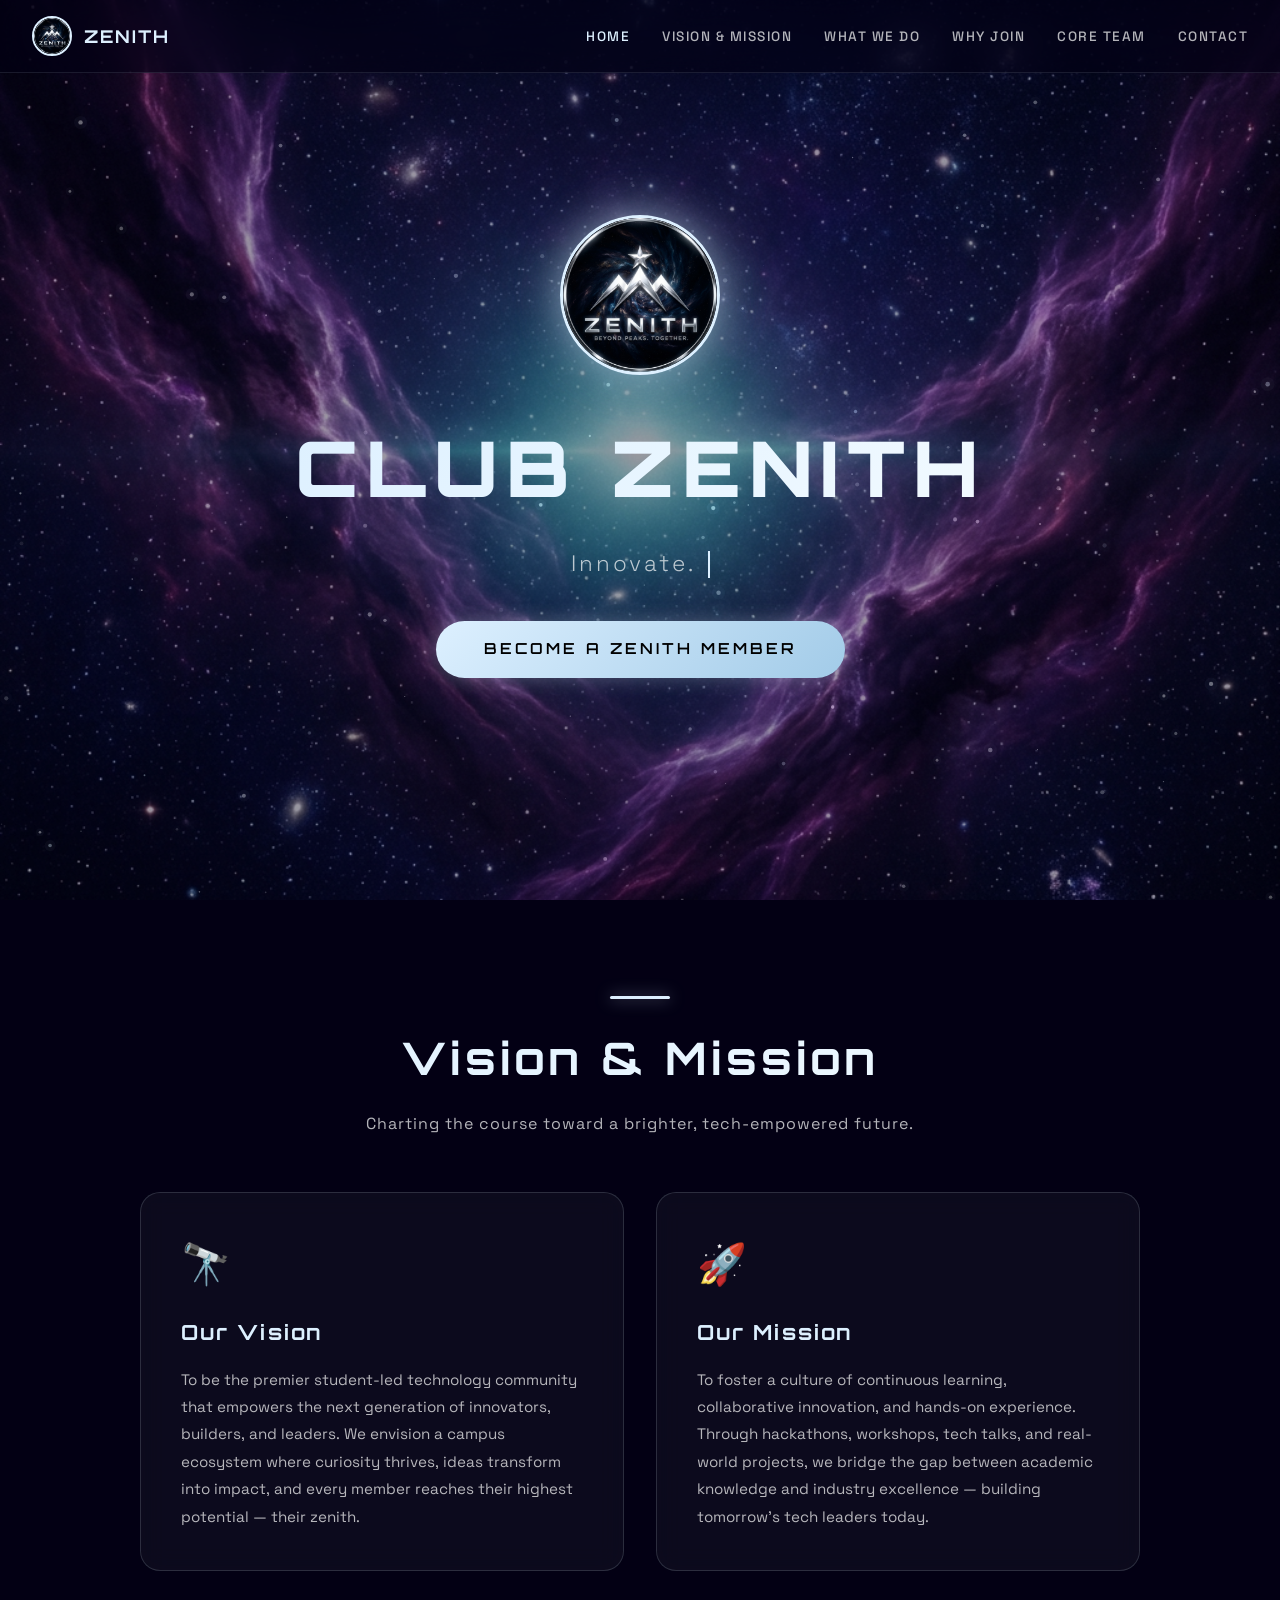
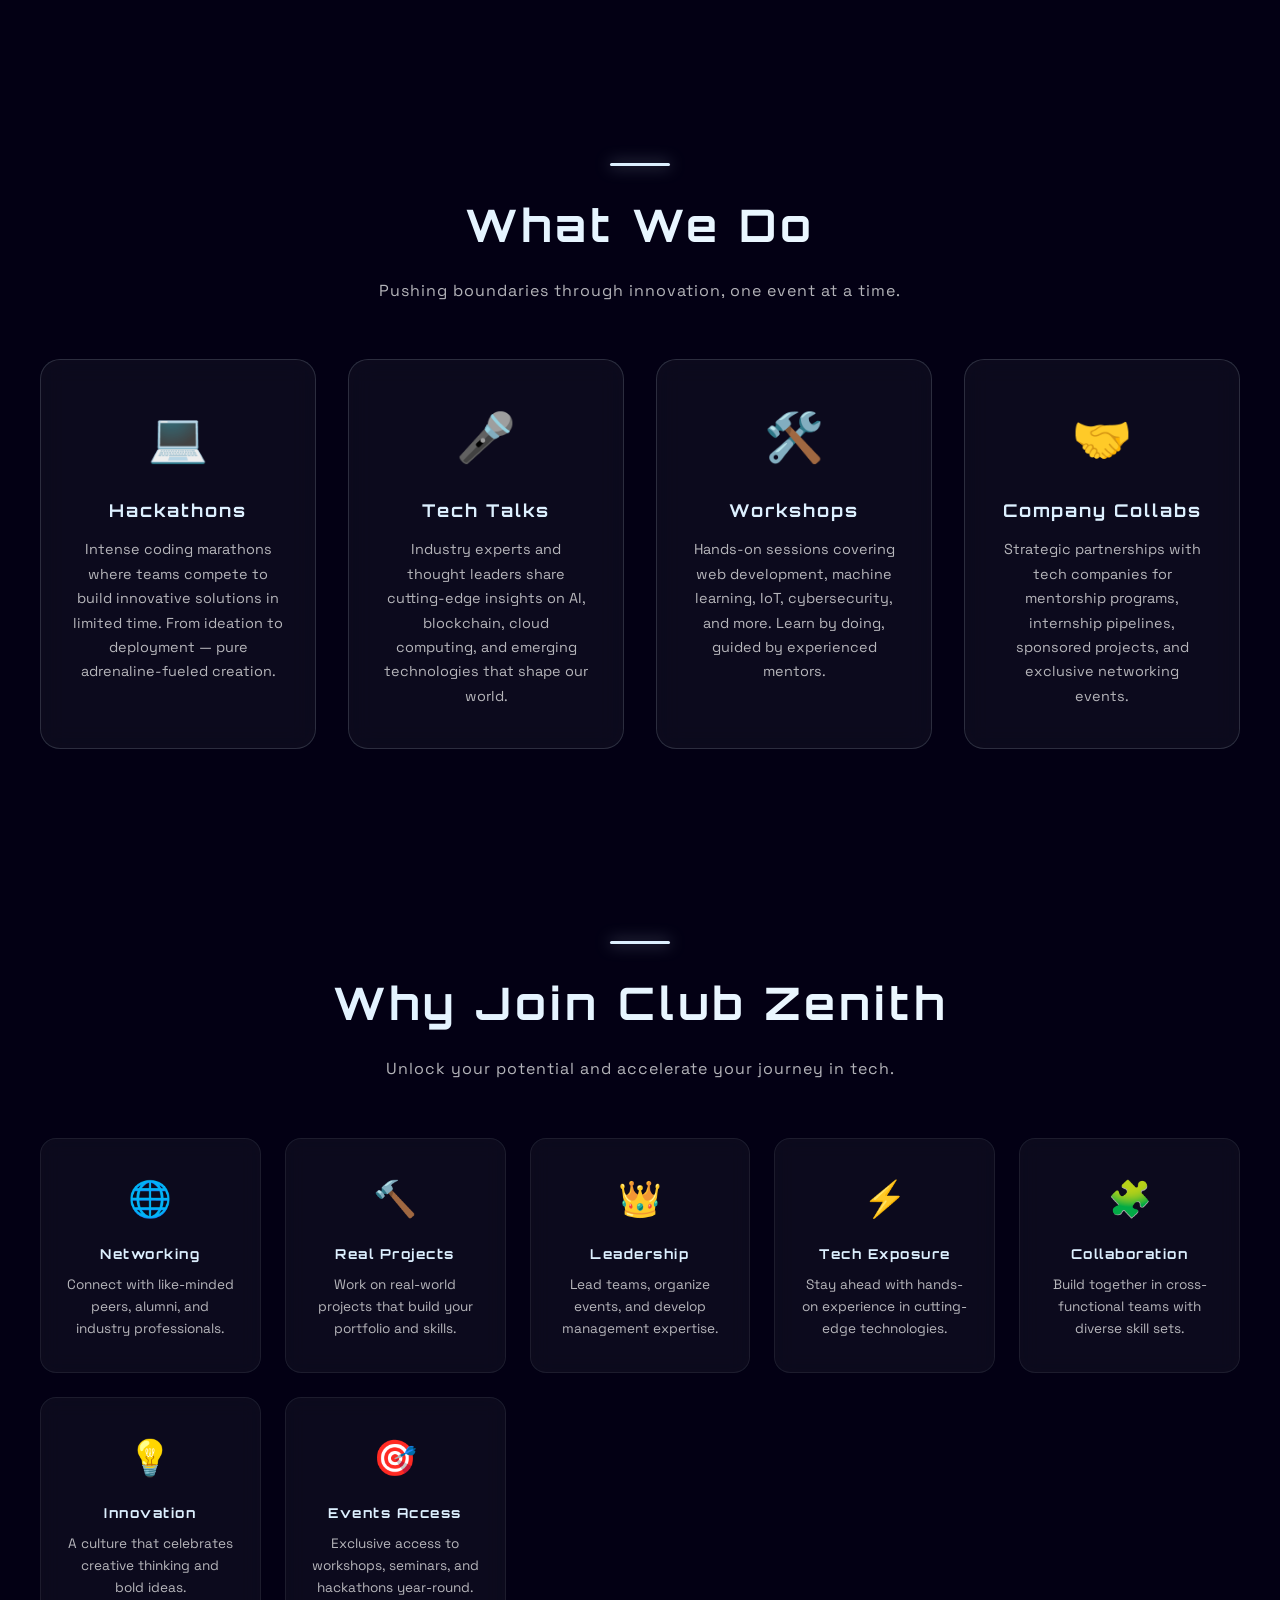
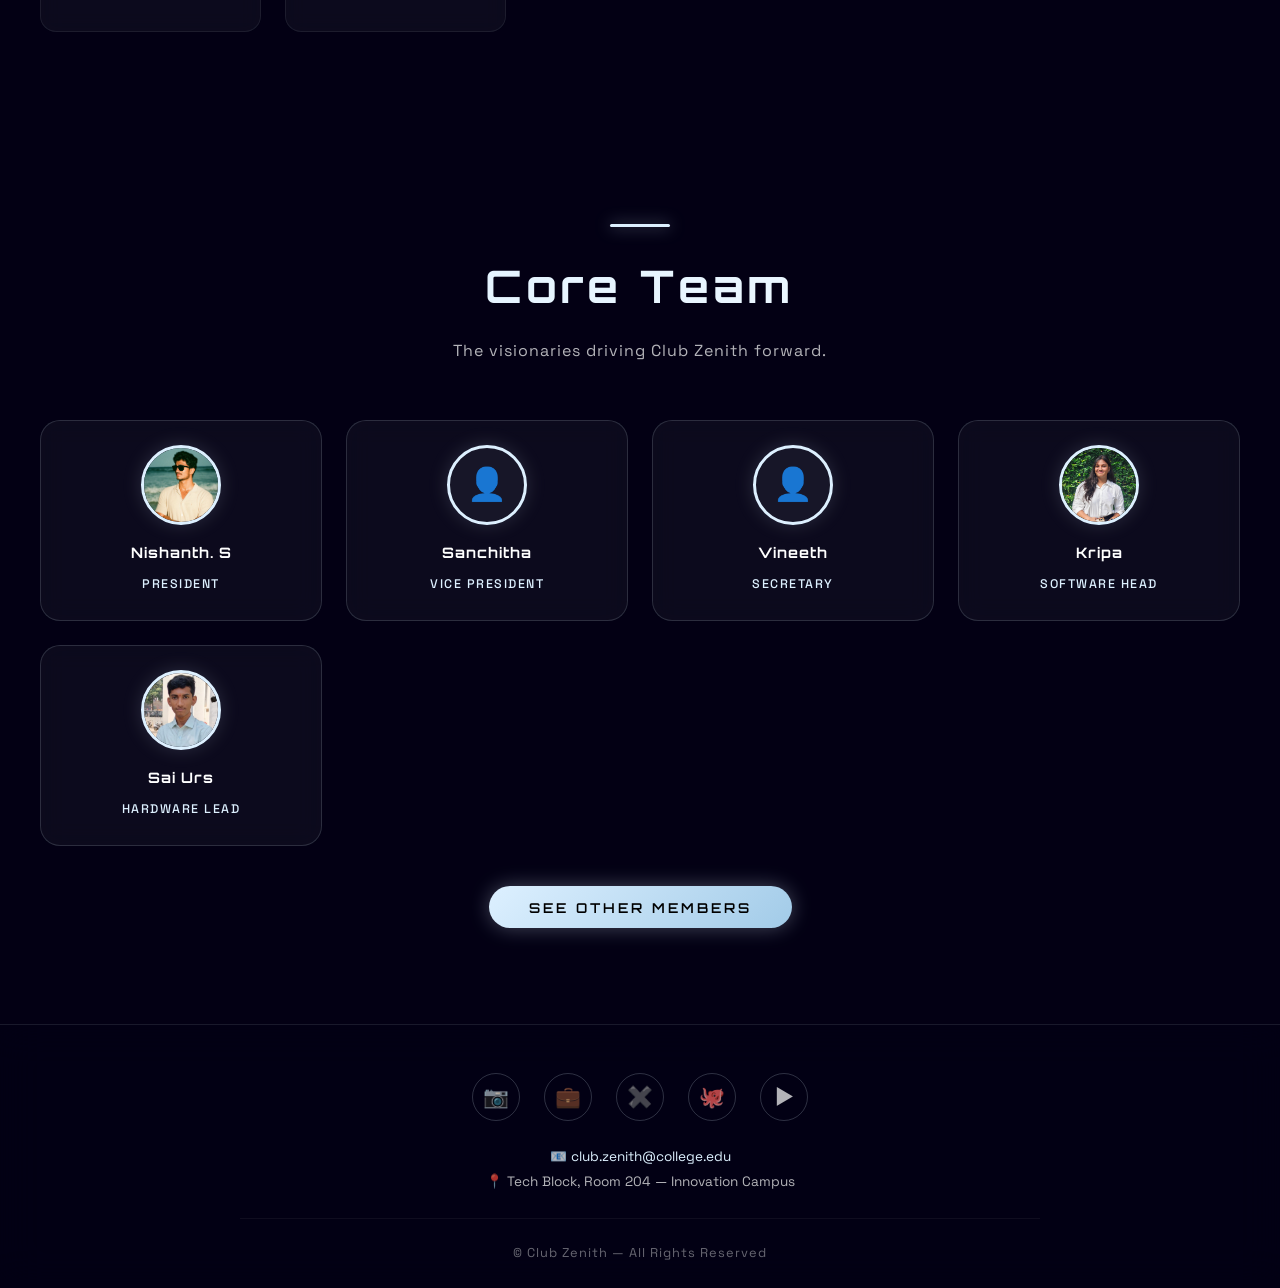
==== commit a98d6c5d: "updated website" ====
--- a/public/index.html
+++ b/public/index.html
@@ -176,7 +176,7 @@
       </div>
       <div class="team-card reveal">
         <div class="team-avatar"><img src="/images/likhitha.jpeg" alt="Likhitha" /></div>
-        <h4>Likitha</h4>
+        <h4>Likhitha</h4>
         <span class="role">Software Lead</span>
       </div>
     </div> <!-- End top members -->
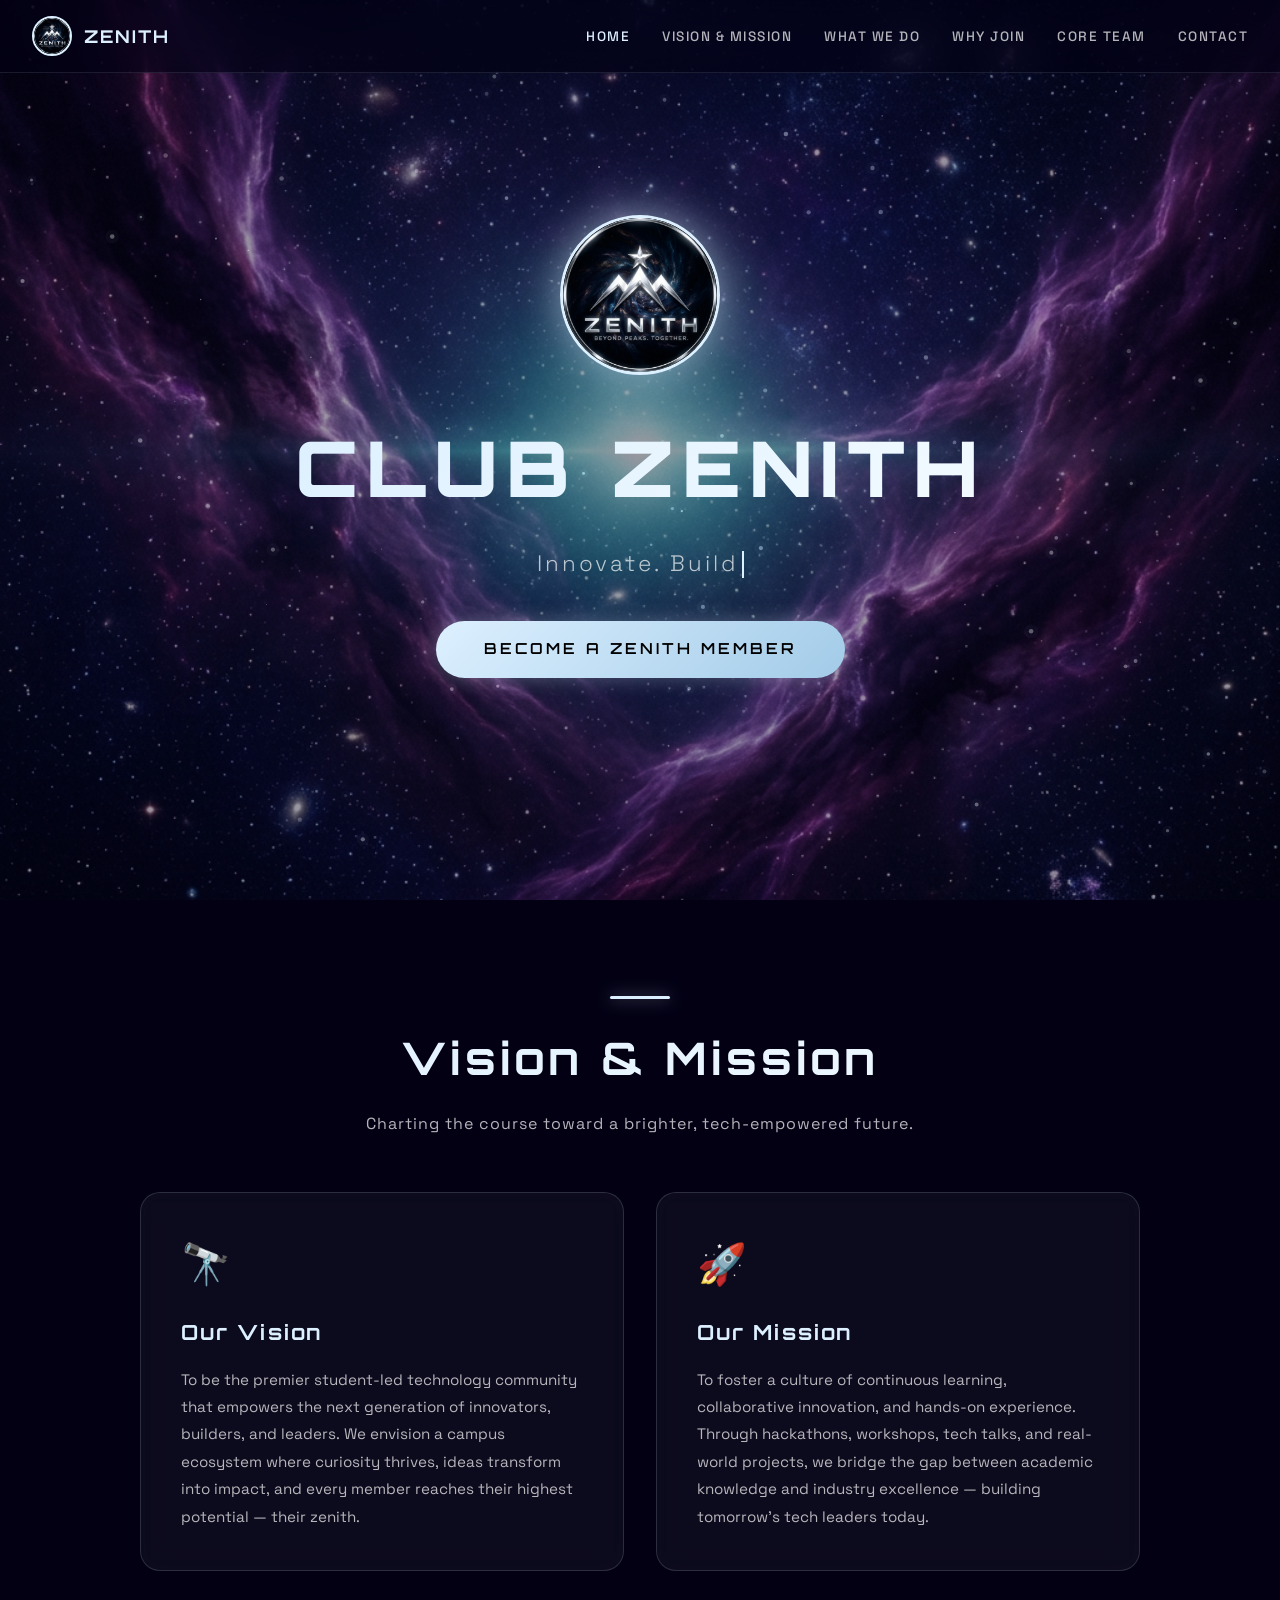
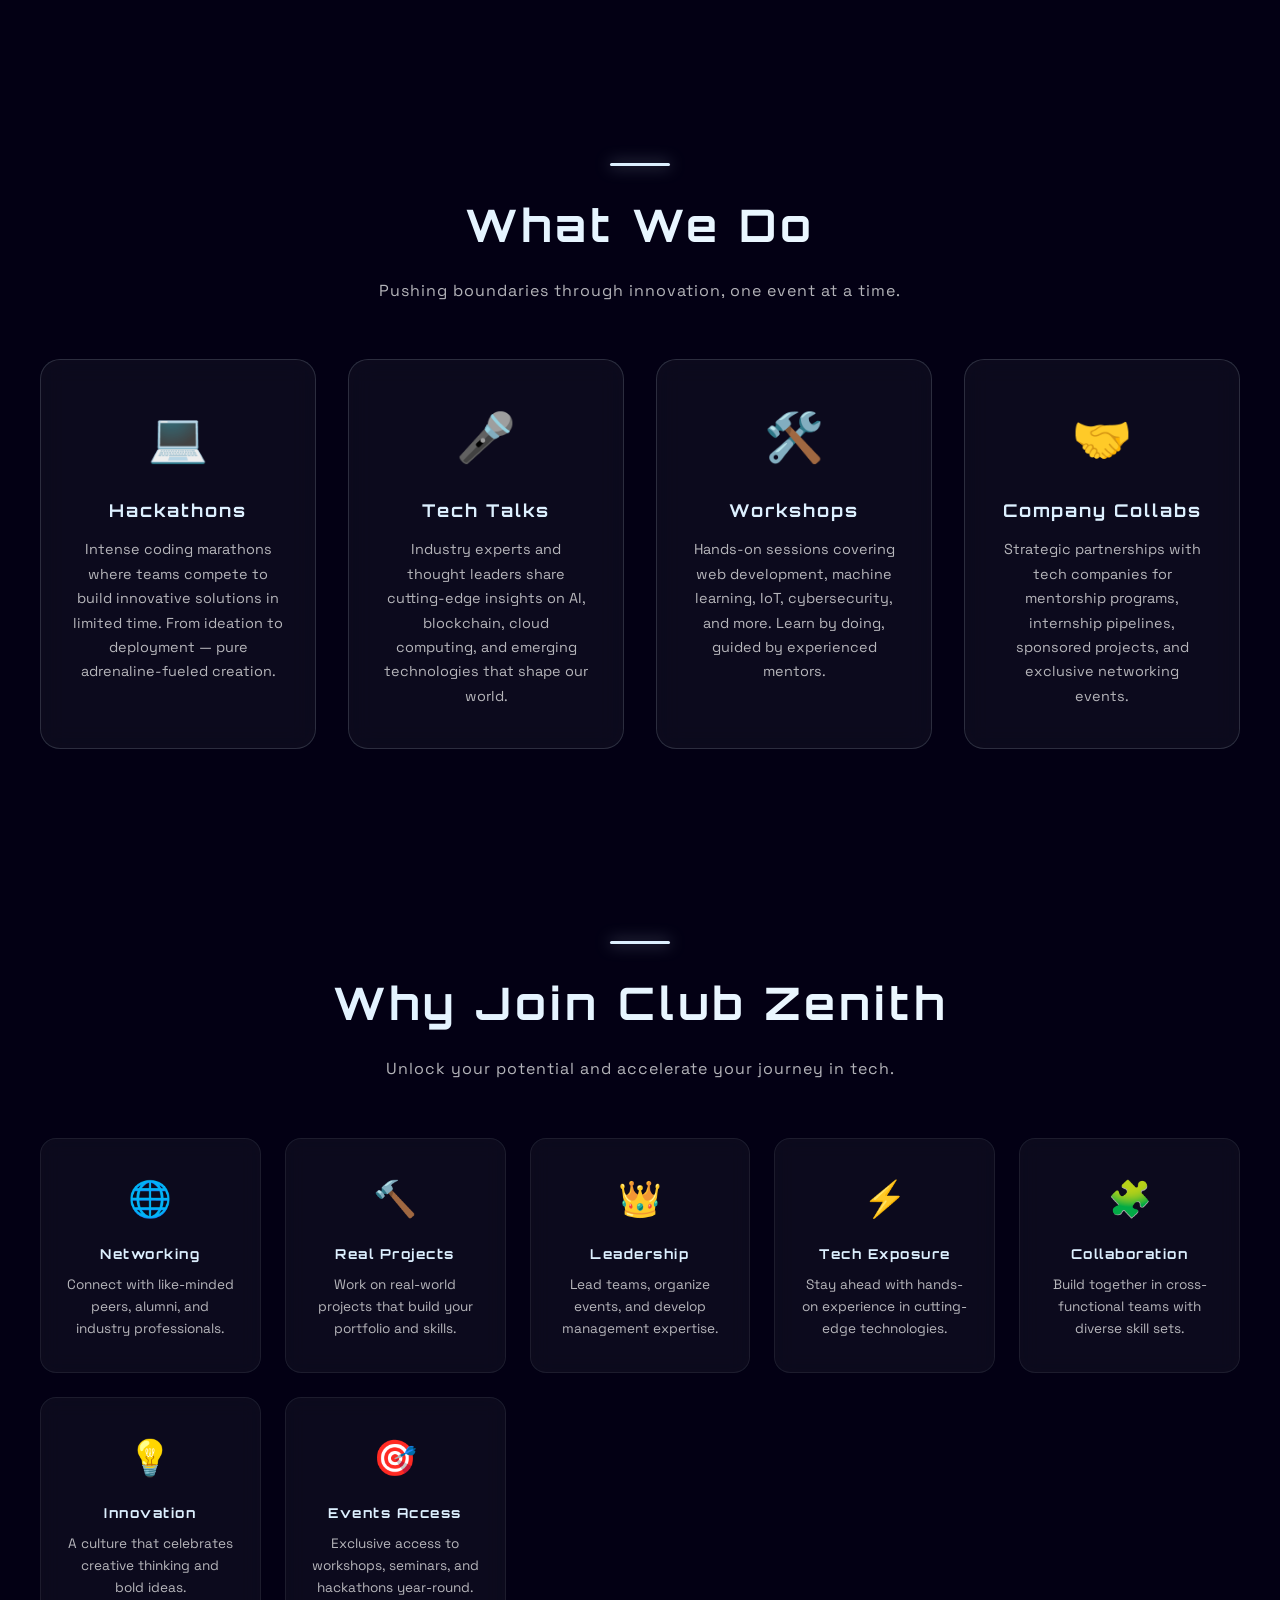
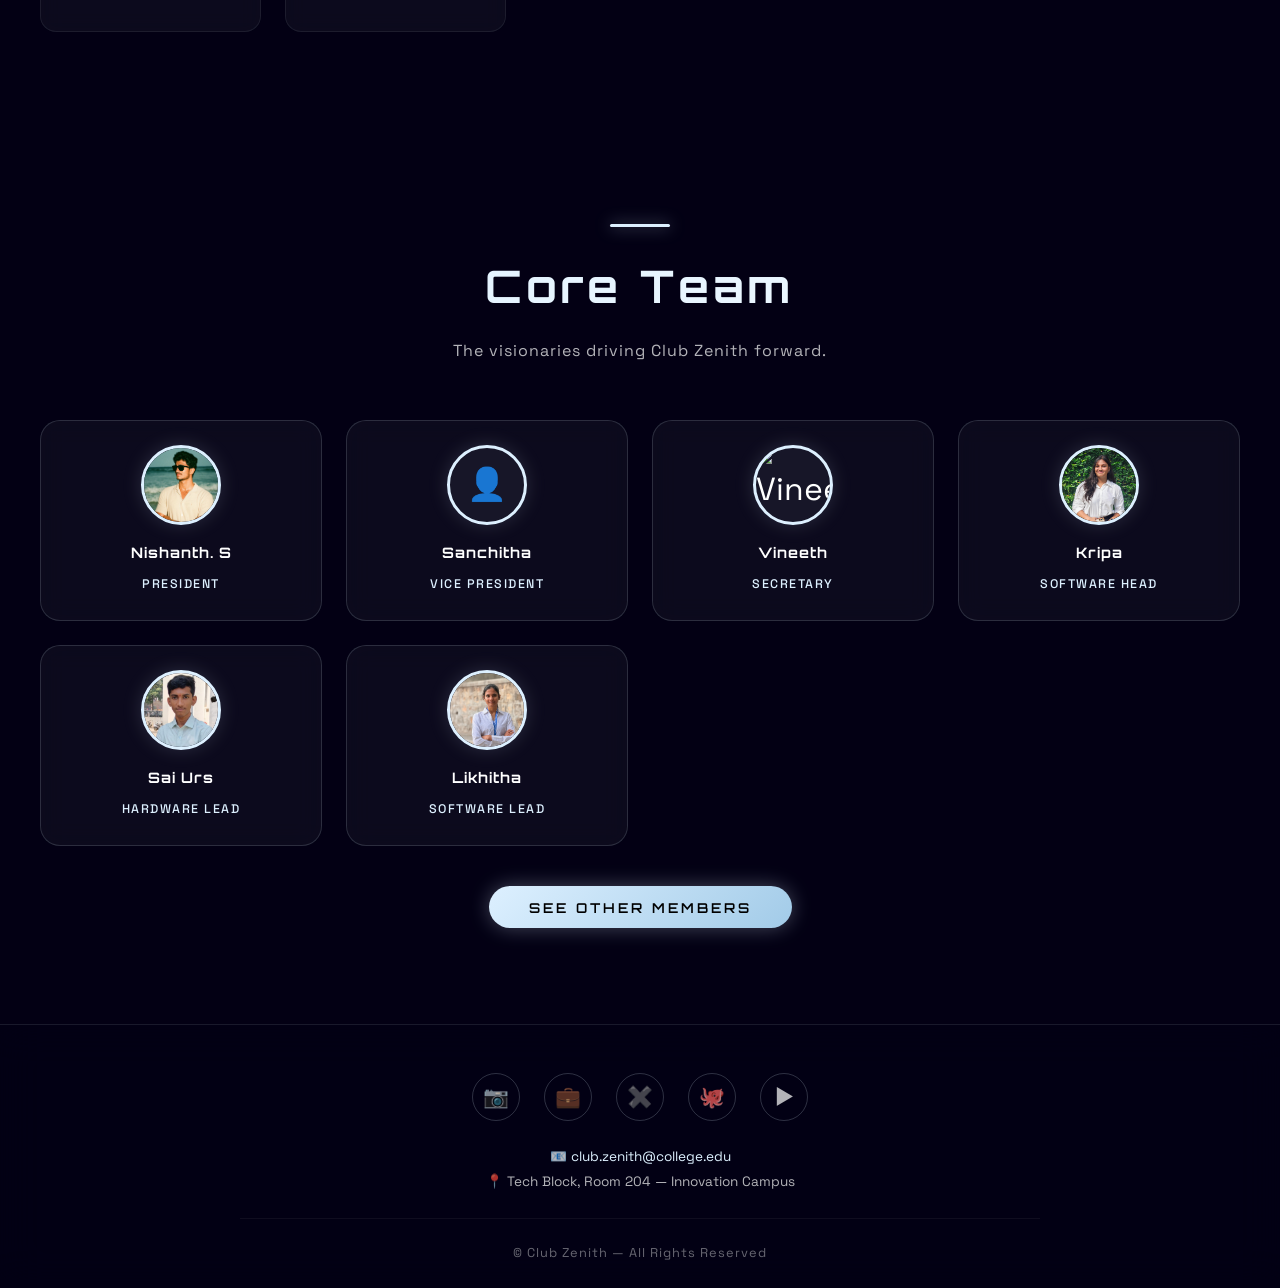
==== commit ccc6bd45: "Added new member images" ====
--- a/public/index.html
+++ b/public/index.html
@@ -159,7 +159,7 @@
         <span class="role">Vice President</span>
       </div>
       <div class="team-card reveal">
-        <div class="team-avatar">👤</div>
+        <div class="team-avatar"><img src="/images/vineeth.jpeg" alt="Vineeth J" /></div>
         <h4>Vineeth</h4>
         <span class="role">Secretary</span>
       </div>
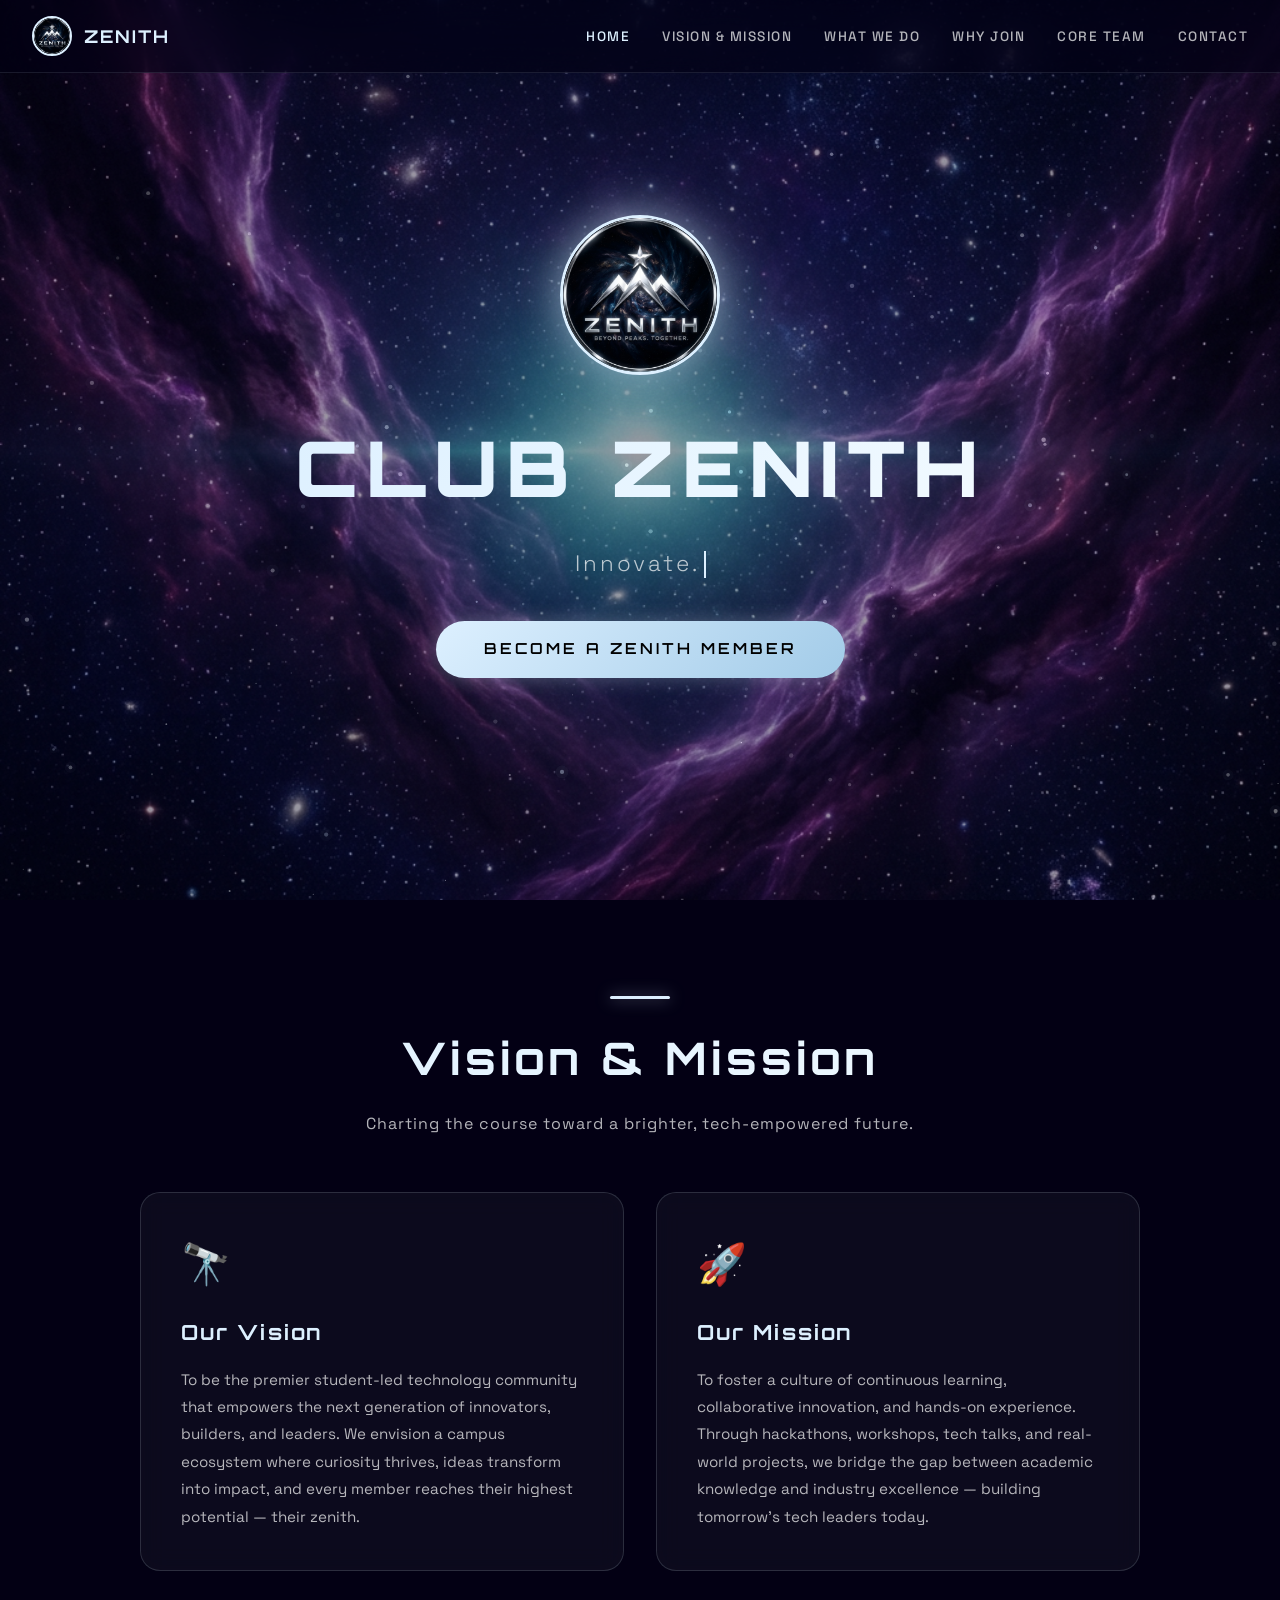
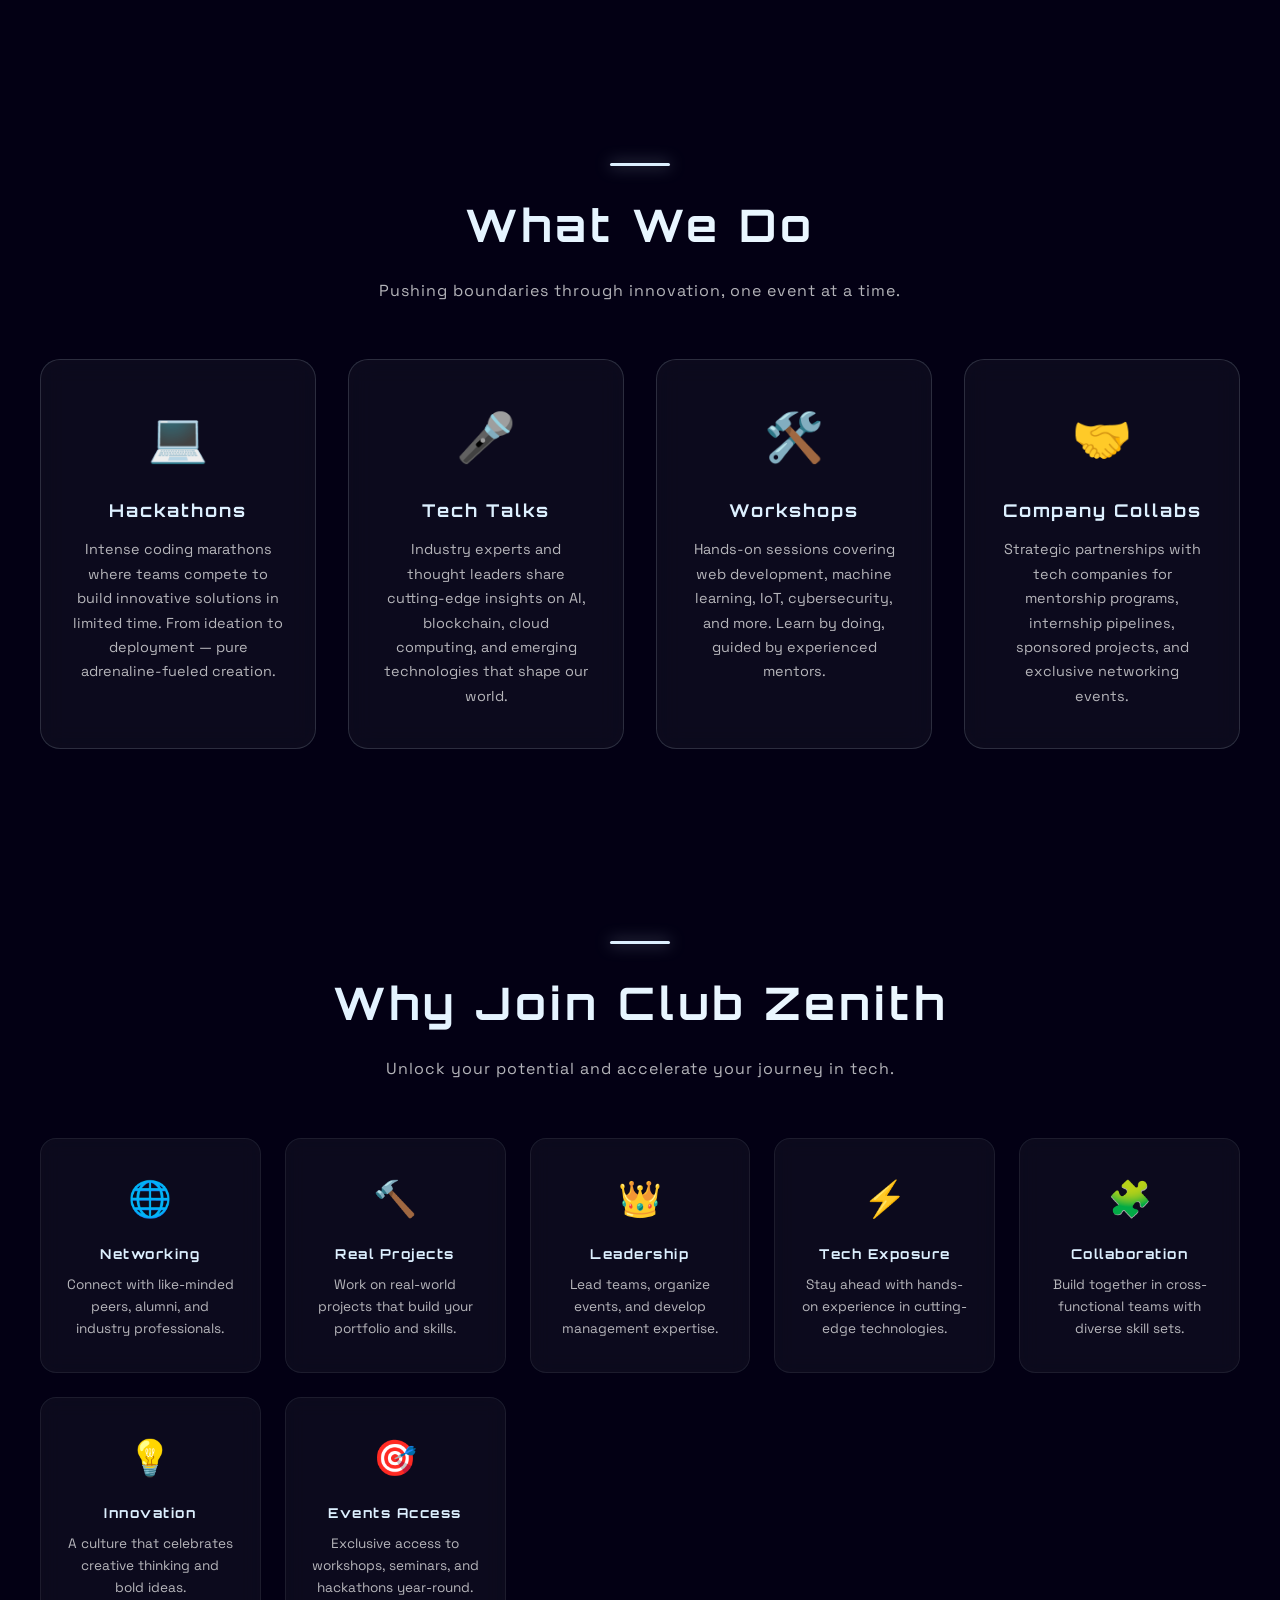
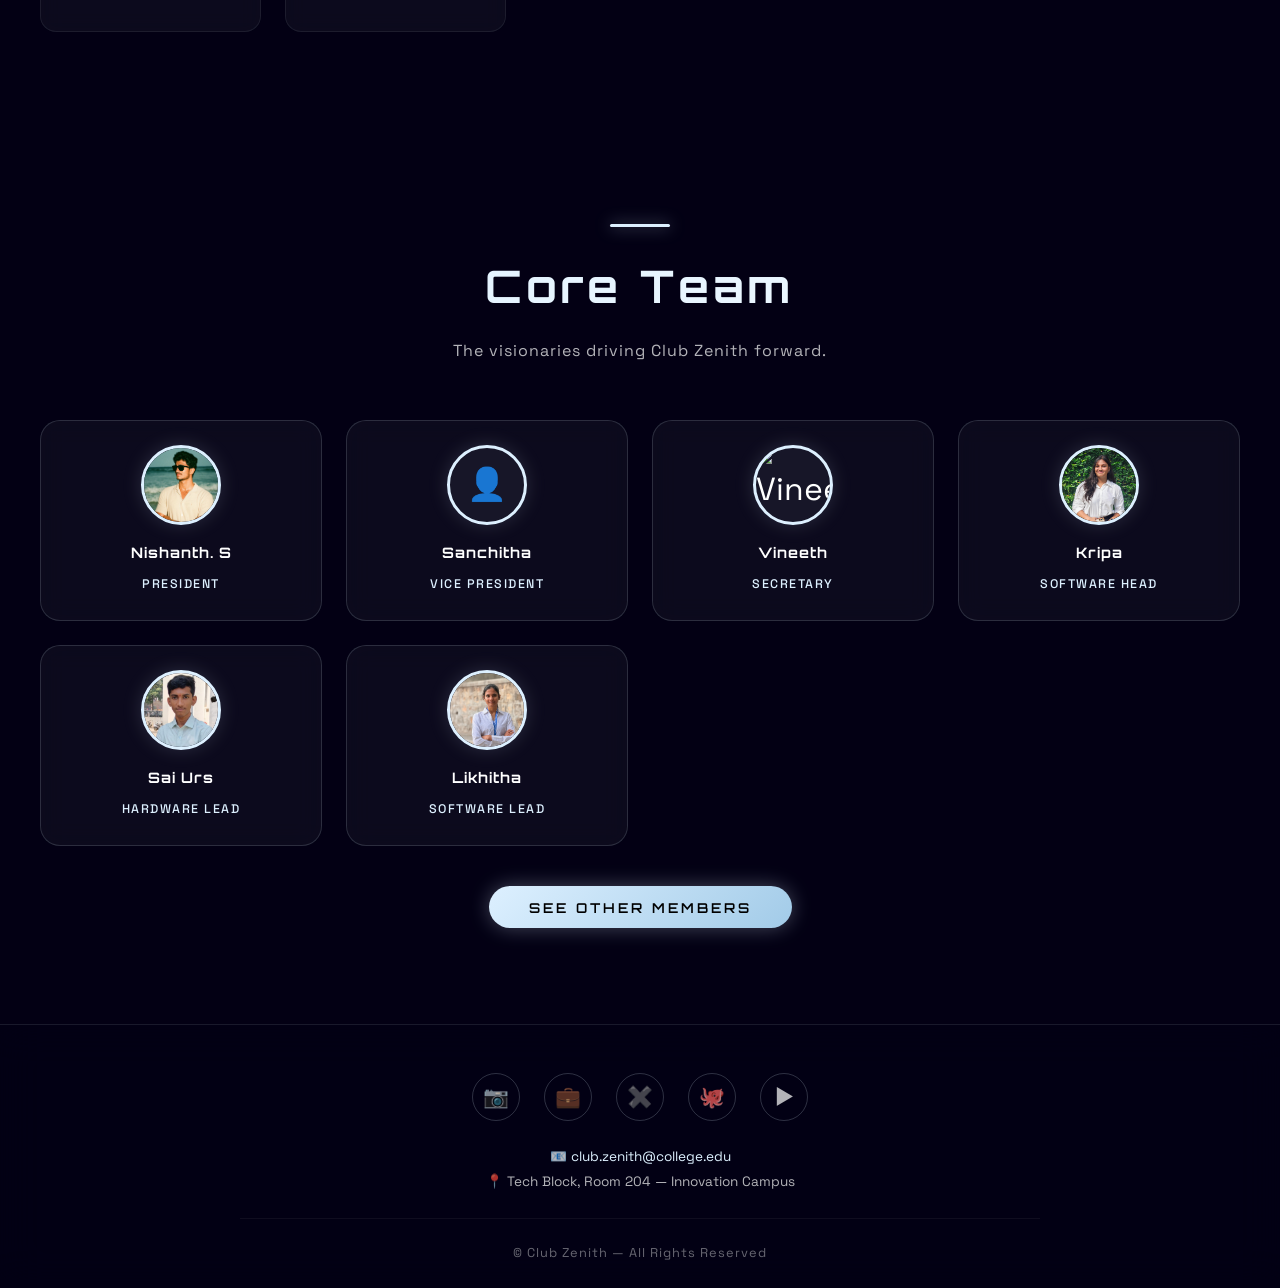
==== commit a4f73d32: "Added new member images" ====
--- a/public/index.html
+++ b/public/index.html
@@ -159,7 +159,7 @@
         <span class="role">Vice President</span>
       </div>
       <div class="team-card reveal">
-        <div class="team-avatar"><img src="/images/vineeth.jpeg" alt="Vineeth J" /></div>
+        <div class="team-avatar"><img src="/images/vineet.jpeg" alt="Vineeth J" /></div>
         <h4>Vineeth</h4>
         <span class="role">Secretary</span>
       </div>
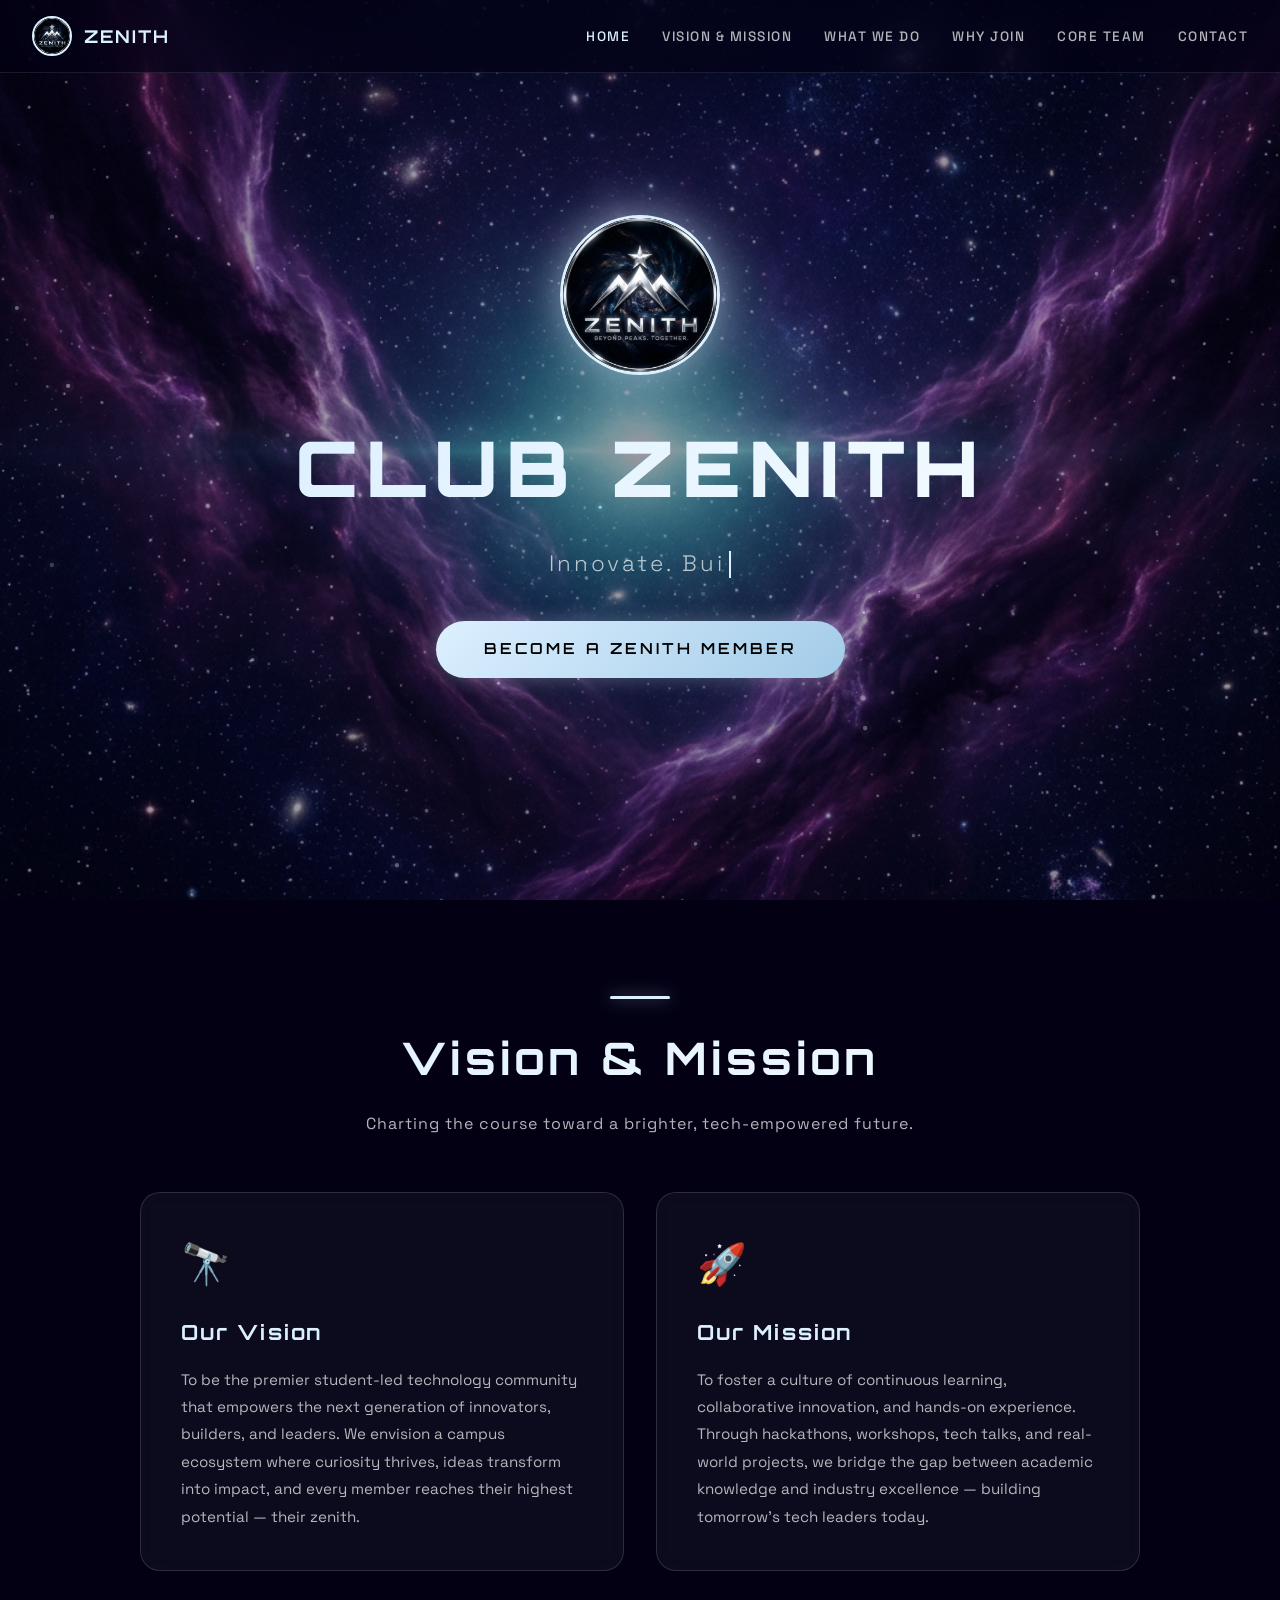
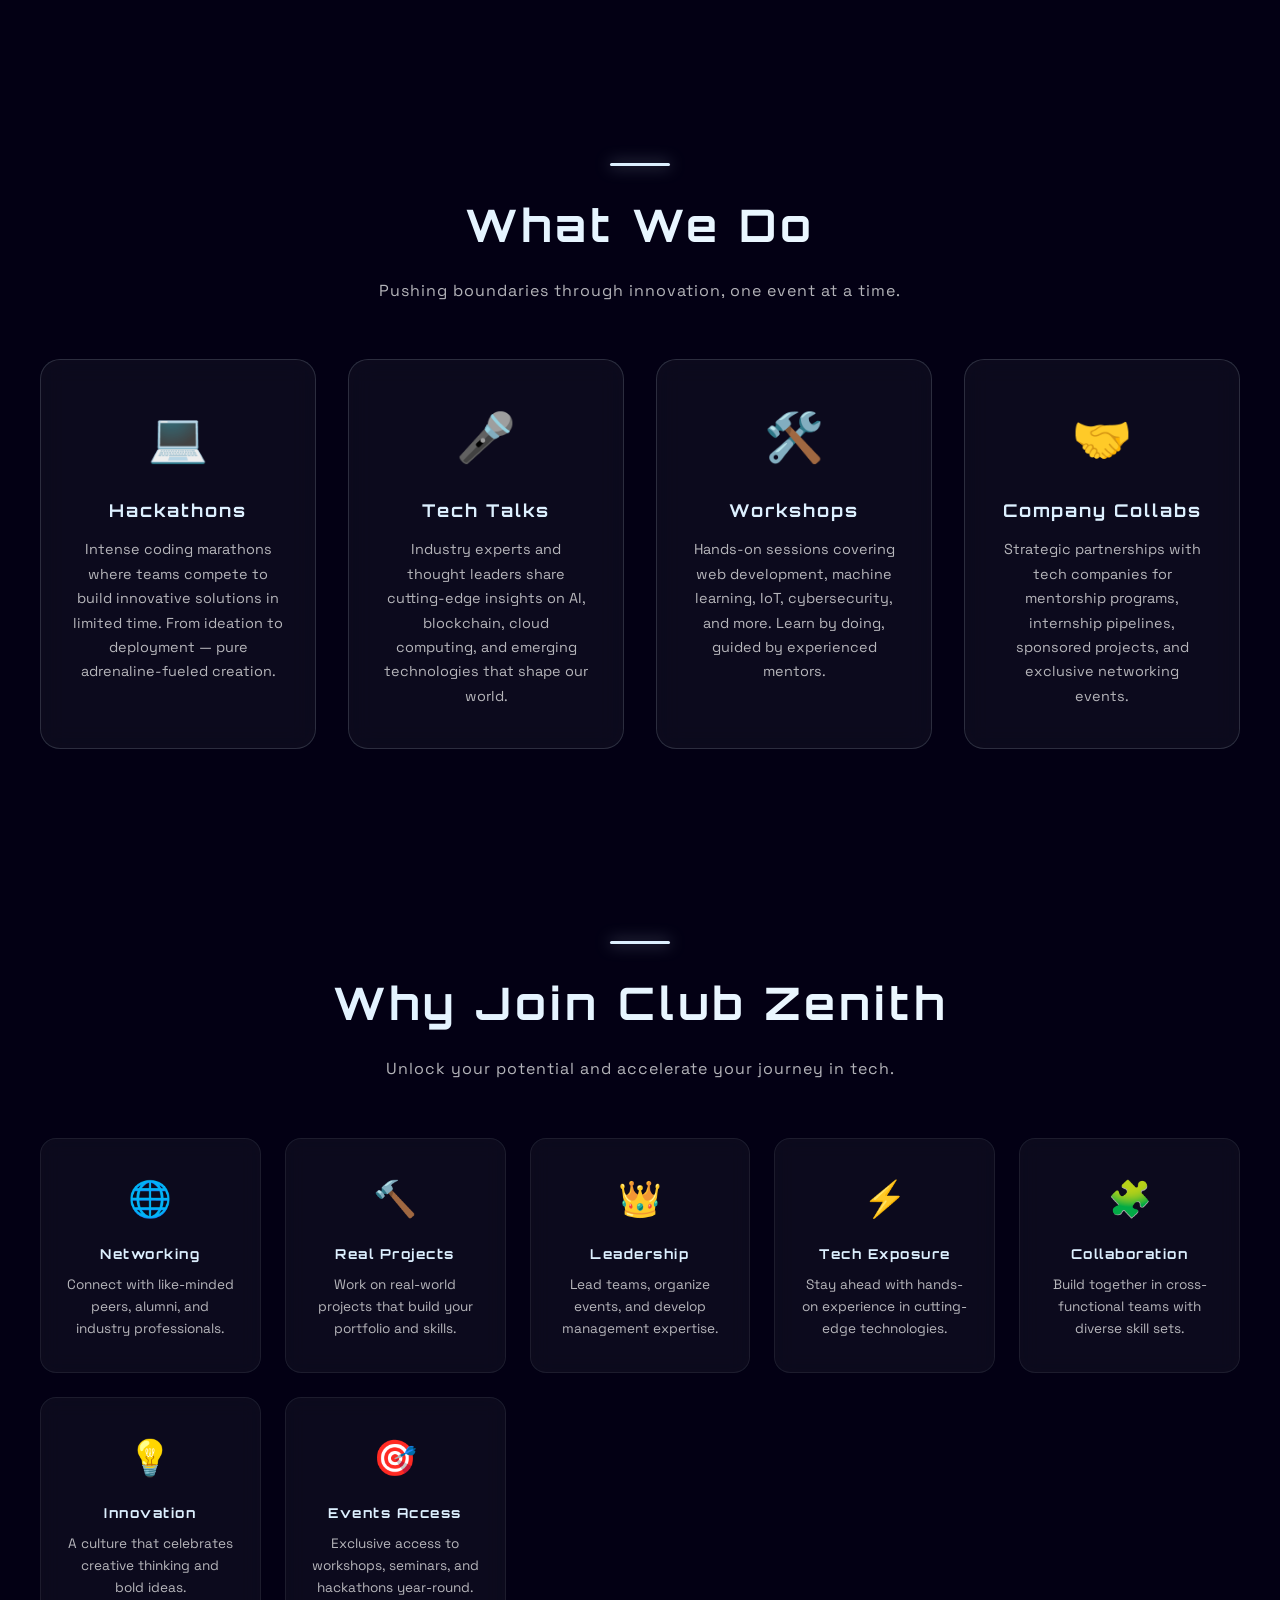
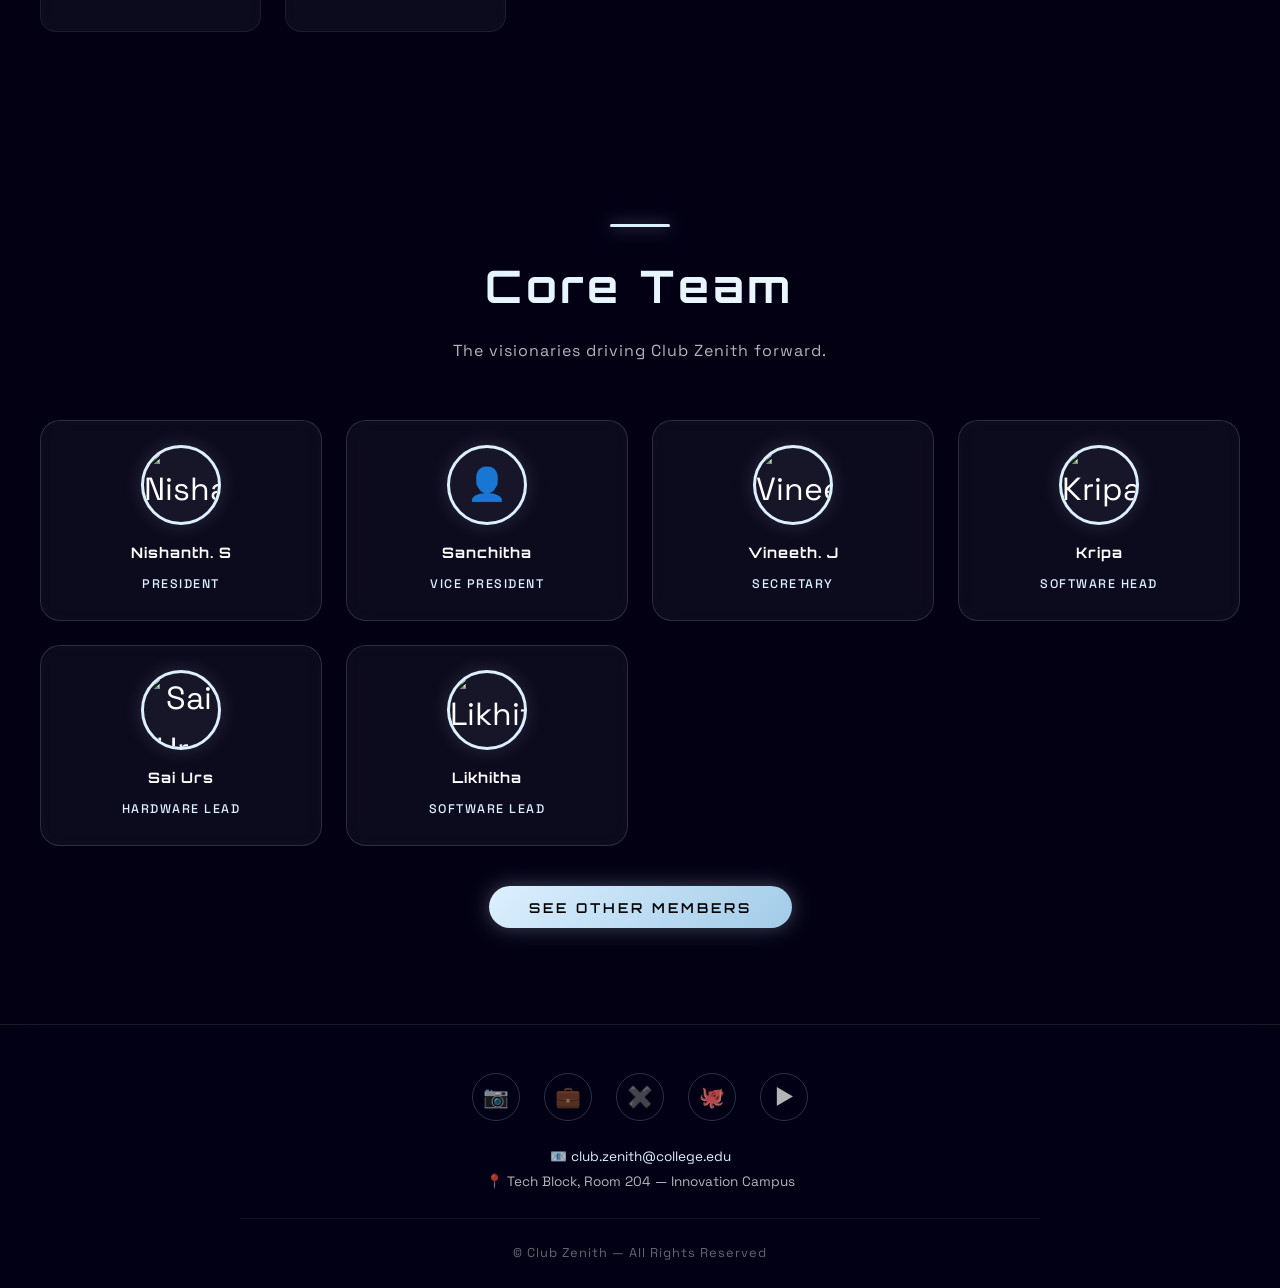
==== commit 5942bc7b: "Update team member name" ====
--- a/public/index.html
+++ b/public/index.html
@@ -159,8 +159,8 @@
         <span class="role">Vice President</span>
       </div>
       <div class="team-card reveal">
-        <div class="team-avatar"><img src="/images/vineet.jpeg" alt="Vineeth J" /></div>
-        <h4>Vineeth</h4>
+        <div class="team-avatar"><img src="/images/vineet.jpeg" alt="Vineeth. J" /></div>
+        <h4>Vineeth. J</h4>
         <span class="role">Secretary</span>
       </div>
       <div class="team-card reveal">
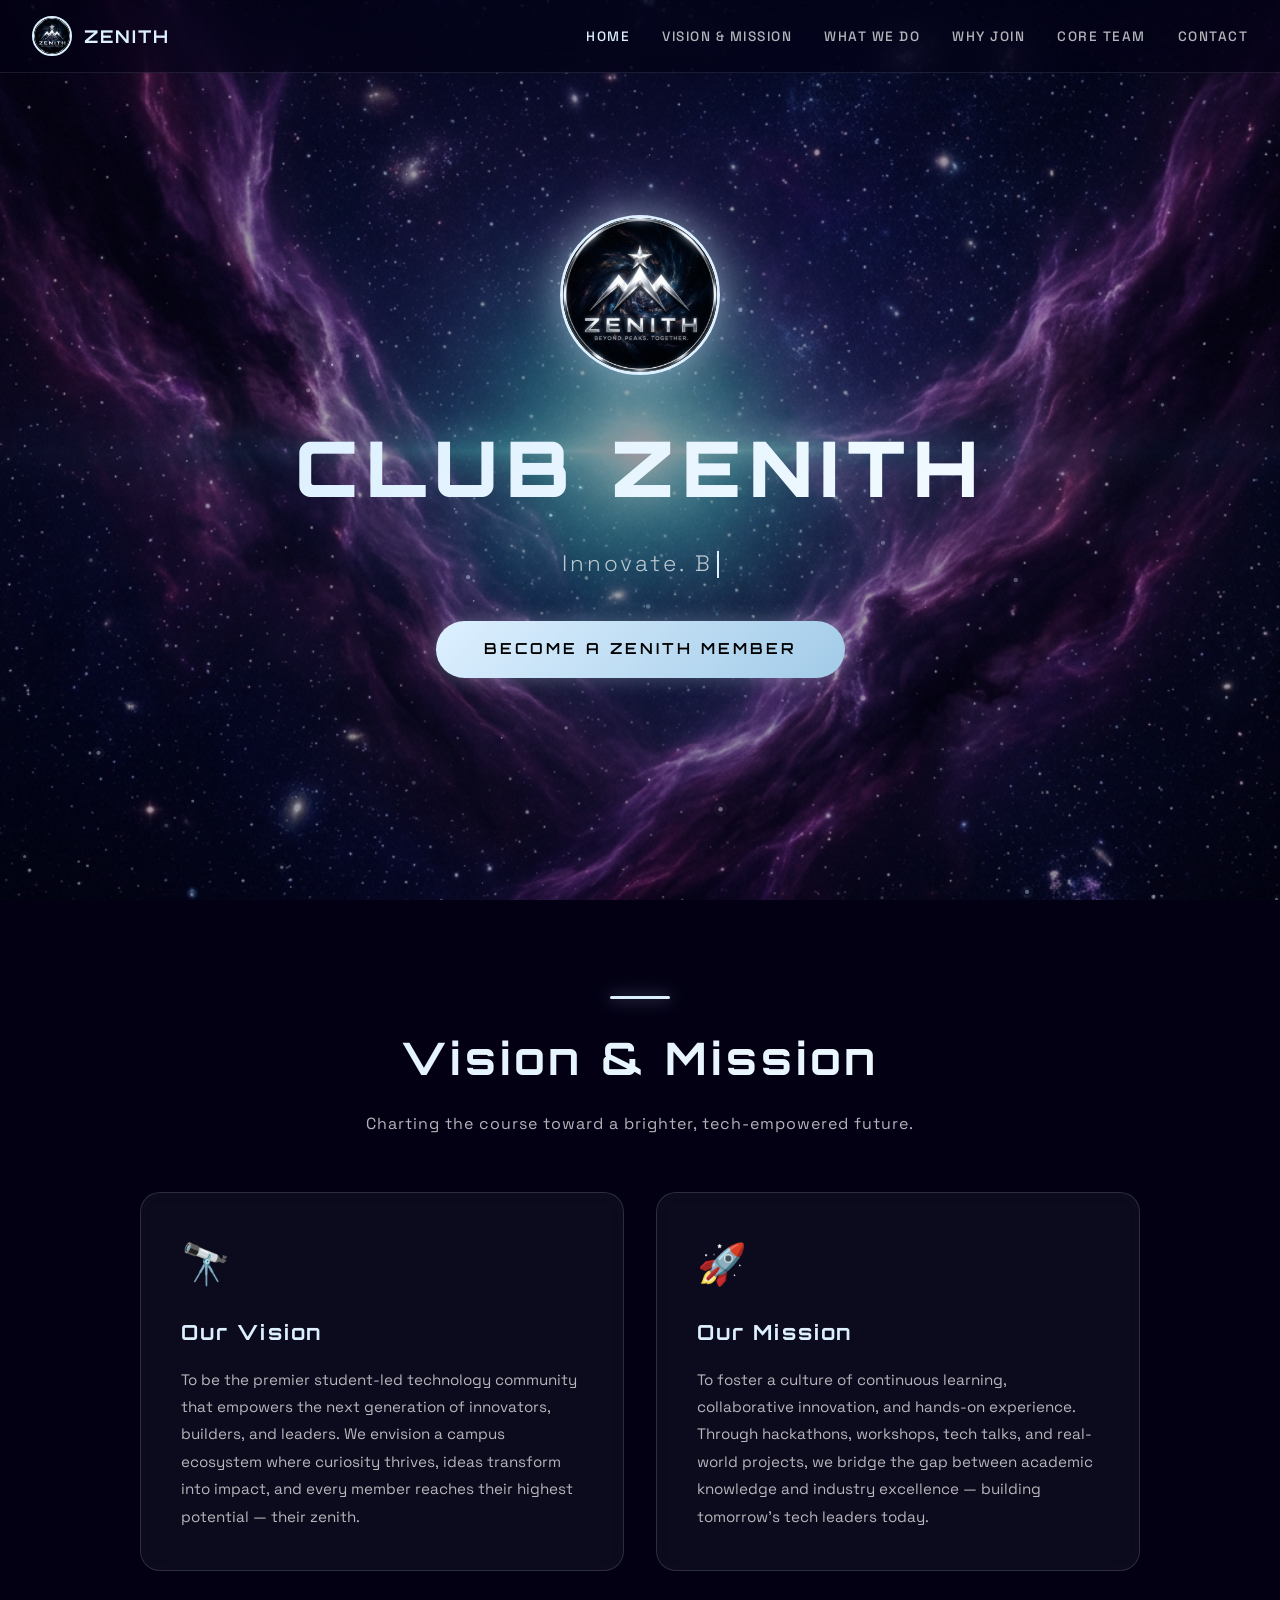
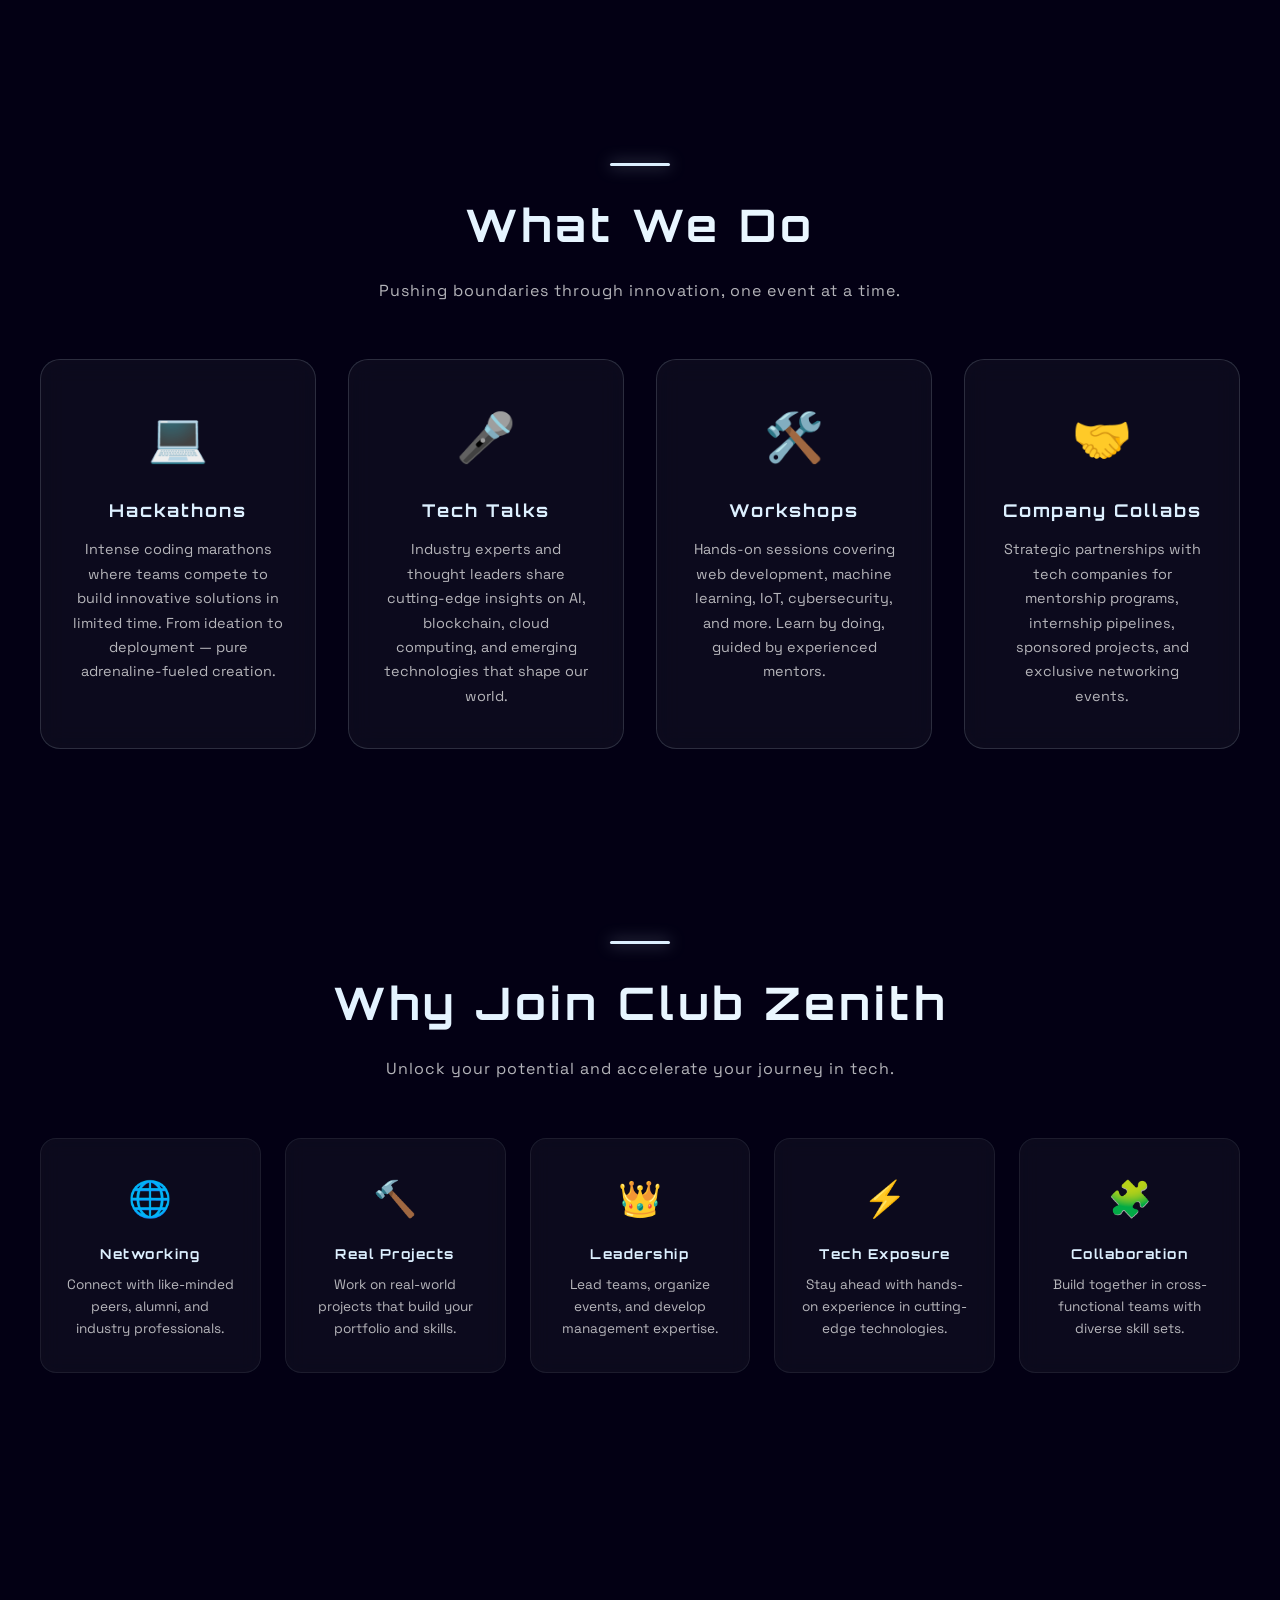
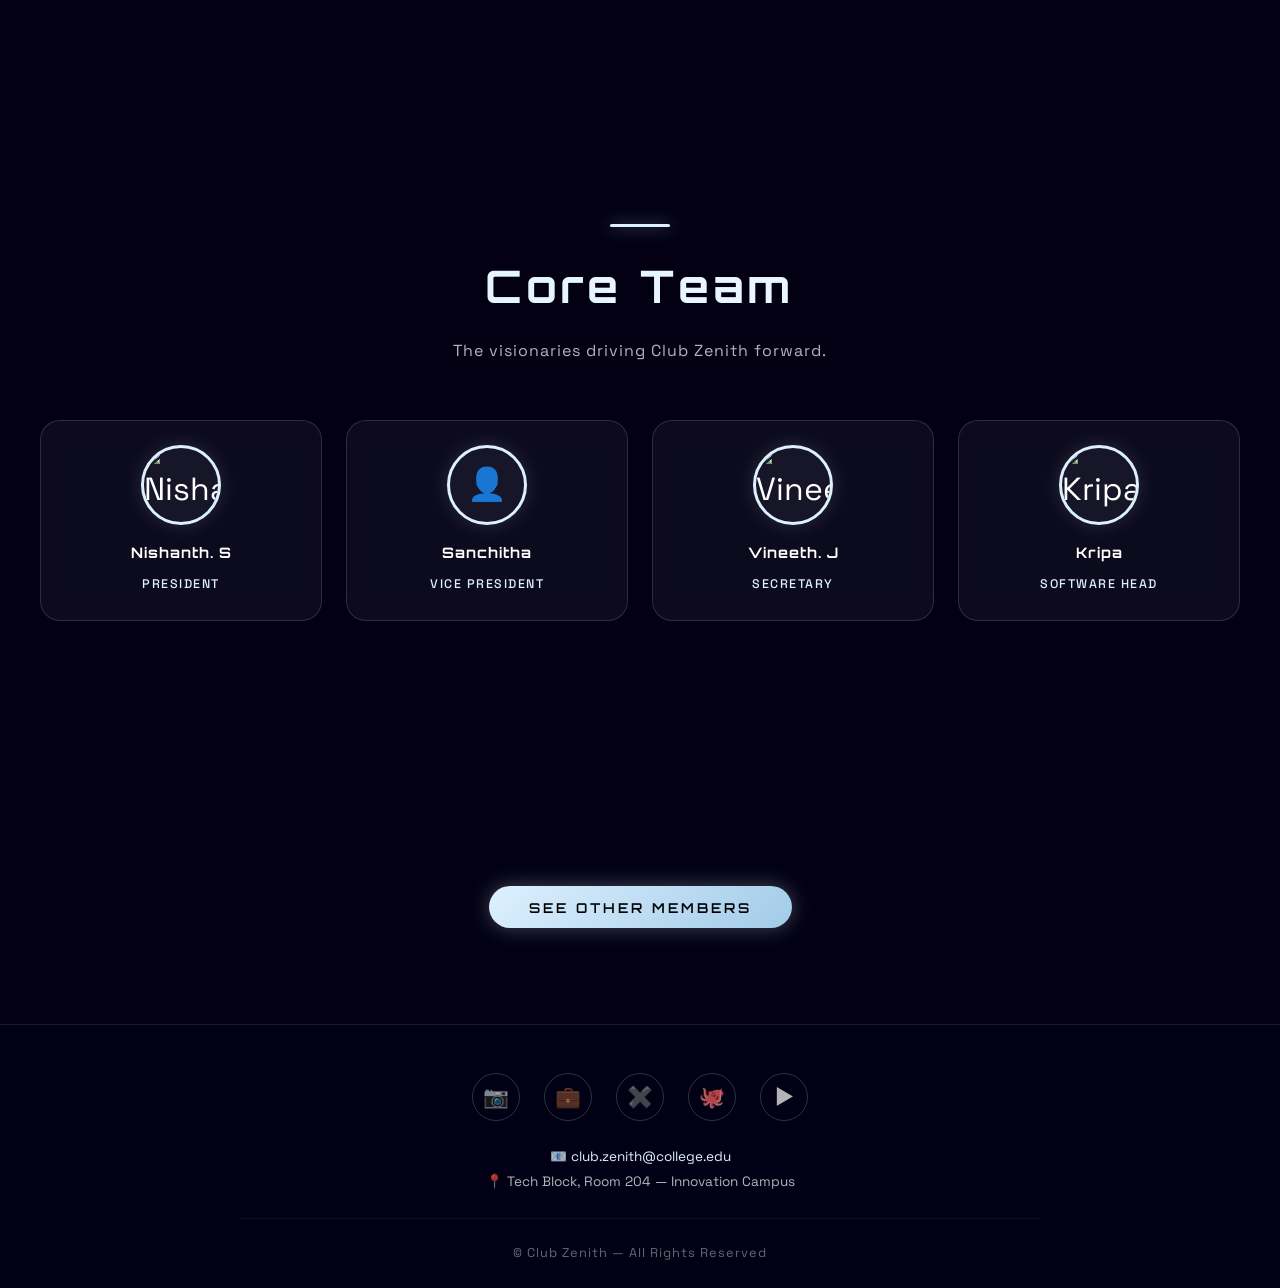
==== commit e8eaa2d0: "updated the details od the member" ====
--- a/public/index.html
+++ b/public/index.html
@@ -170,8 +170,8 @@
       </div>
       <!-- Row 2 -->
       <div class="team-card reveal">
-        <div class="team-avatar"><img src="/images/sai_urs.png" alt="Sai Urs" /></div>
-        <h4>Sai Urs</h4>
+        <div class="team-avatar"><img src="/images/sai_urs.png" alt="Sai Satvik N Urs" /></div>
+        <h4>C</h4>
         <span class="role">Hardware Lead</span>
       </div>
       <div class="team-card reveal">
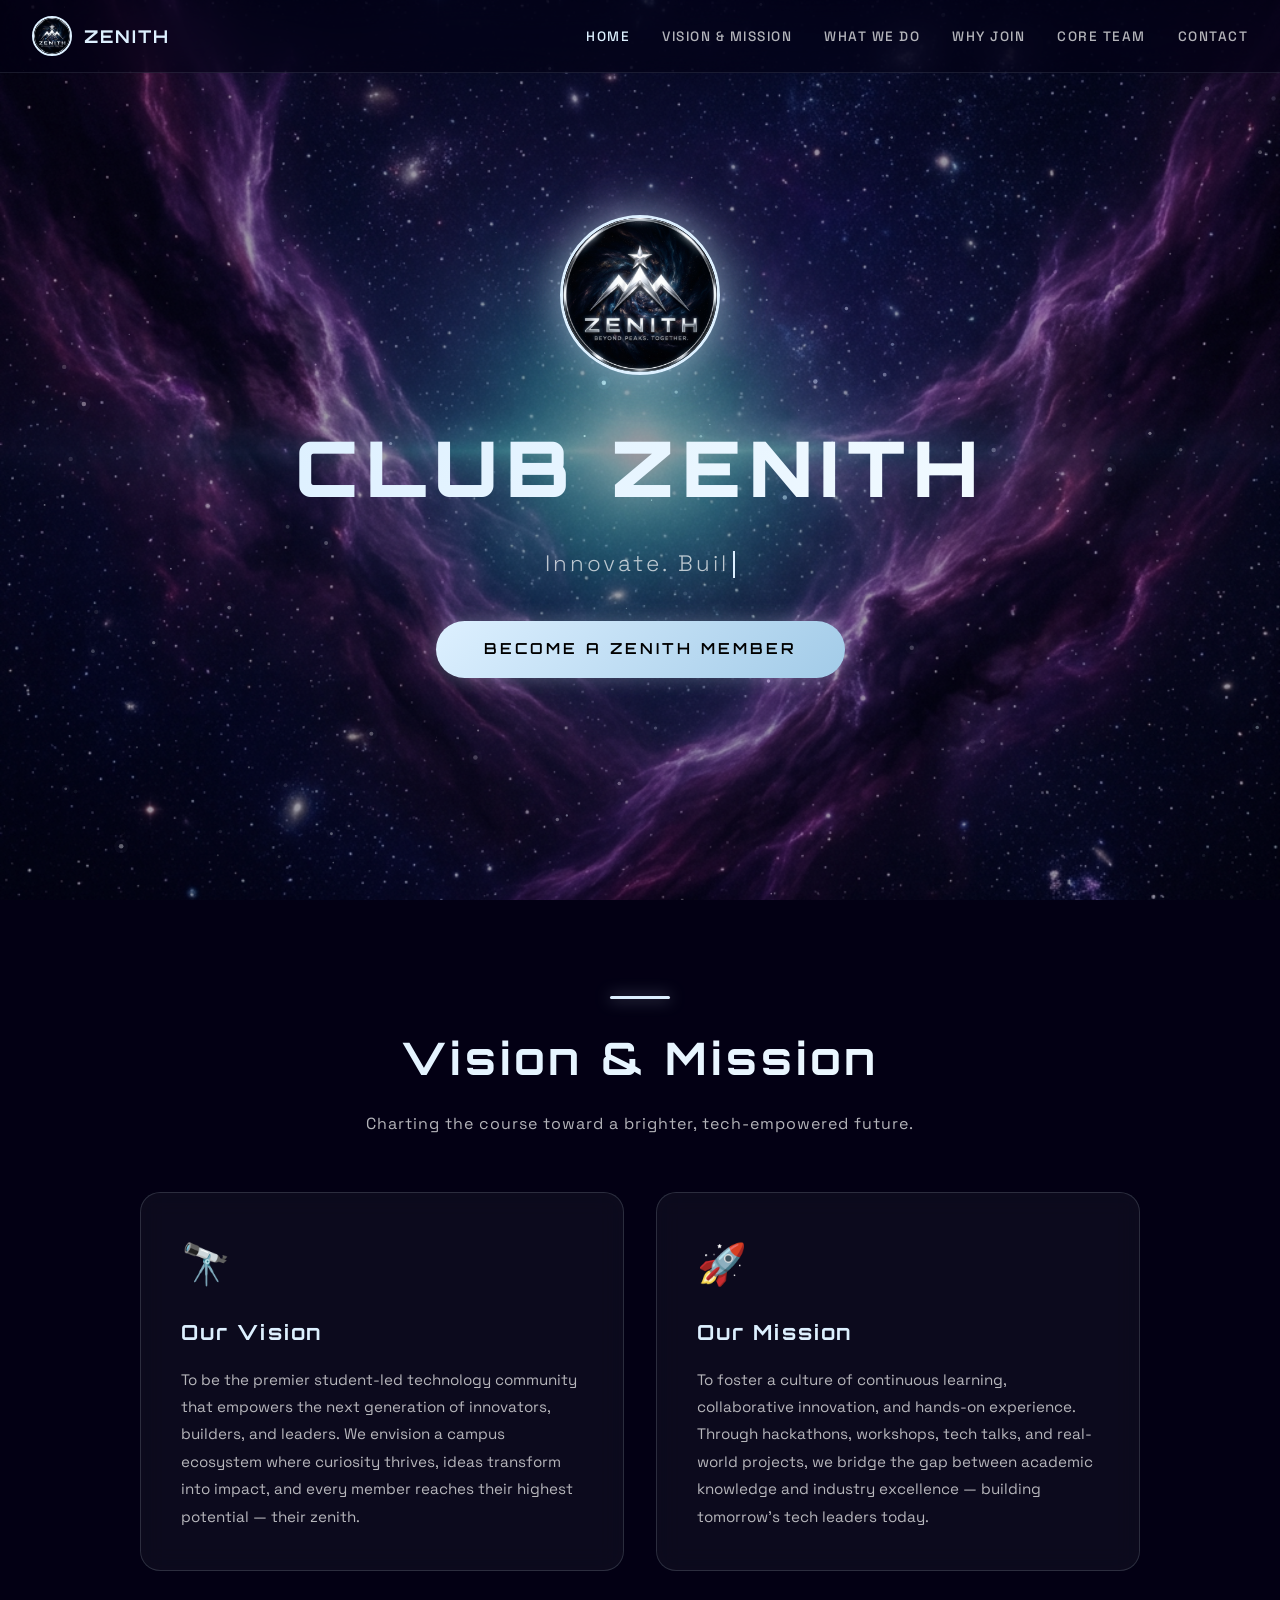
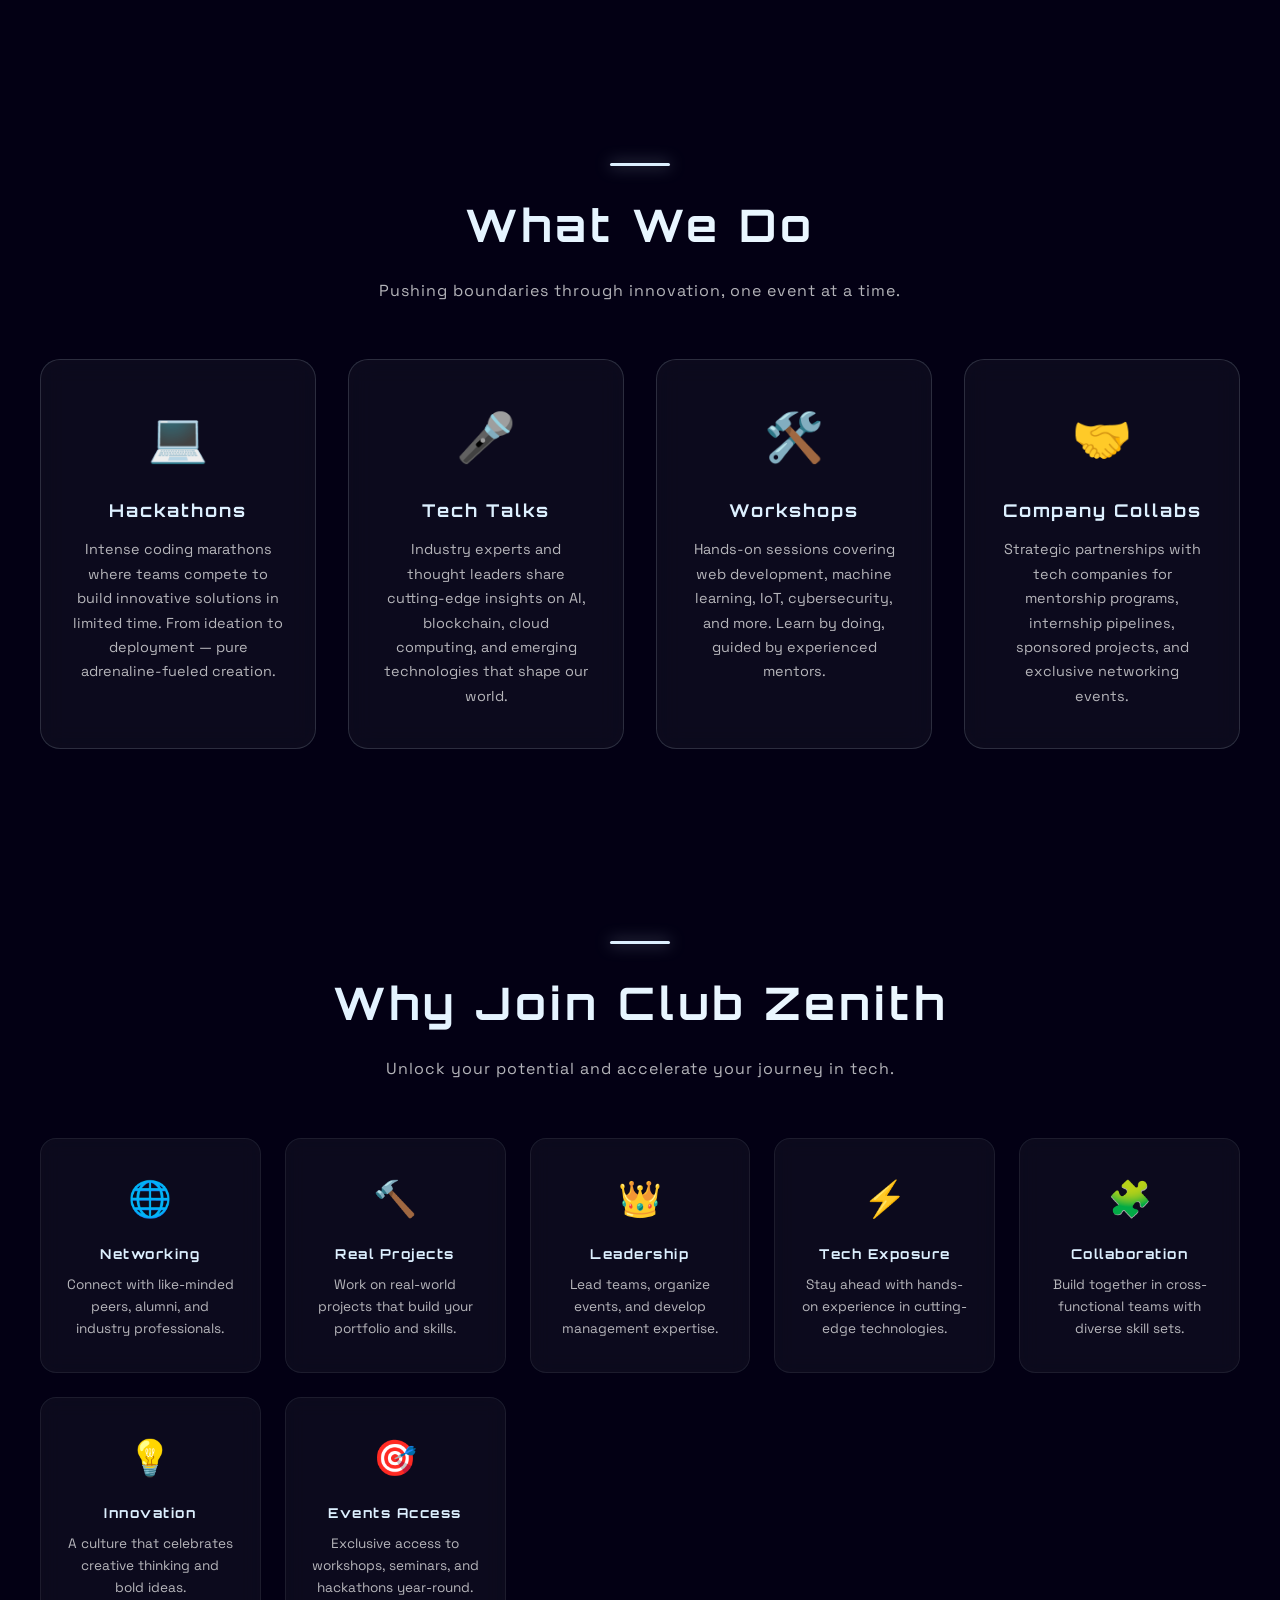
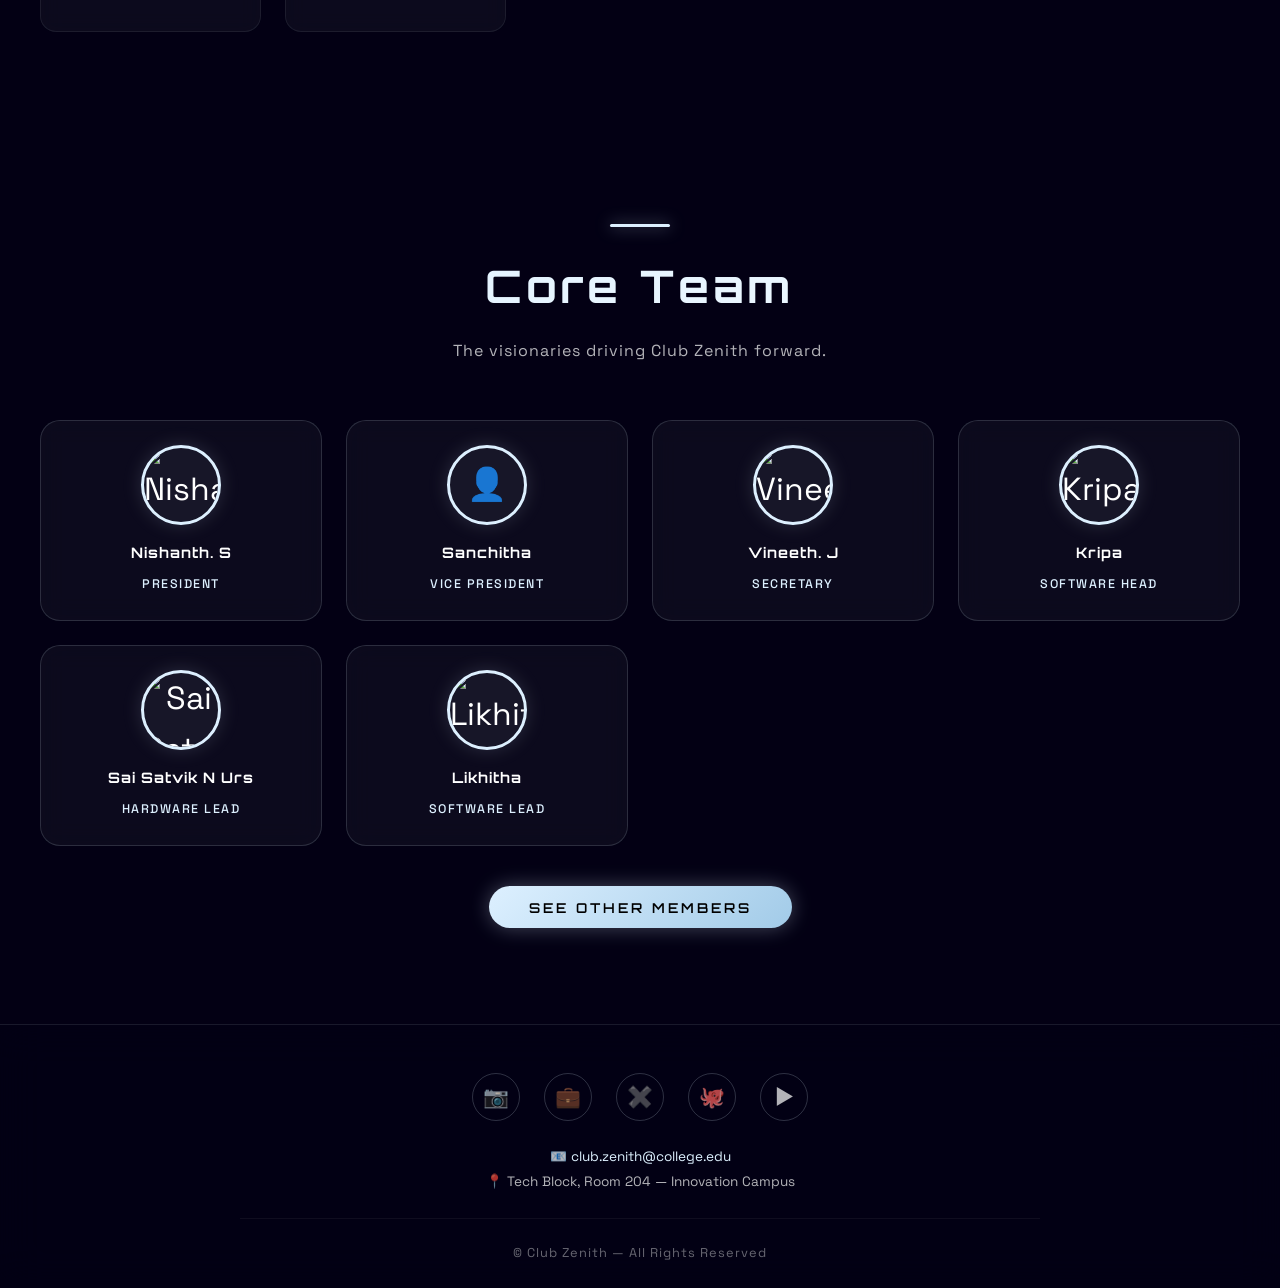
==== commit 64025758: "updated the details od the member" ====
--- a/public/index.html
+++ b/public/index.html
@@ -171,7 +171,7 @@
       <!-- Row 2 -->
       <div class="team-card reveal">
         <div class="team-avatar"><img src="/images/sai_urs.png" alt="Sai Satvik N Urs" /></div>
-        <h4>C</h4>
+        <h4>Sai Satvik N Urs</h4>
         <span class="role">Hardware Lead</span>
       </div>
       <div class="team-card reveal">
